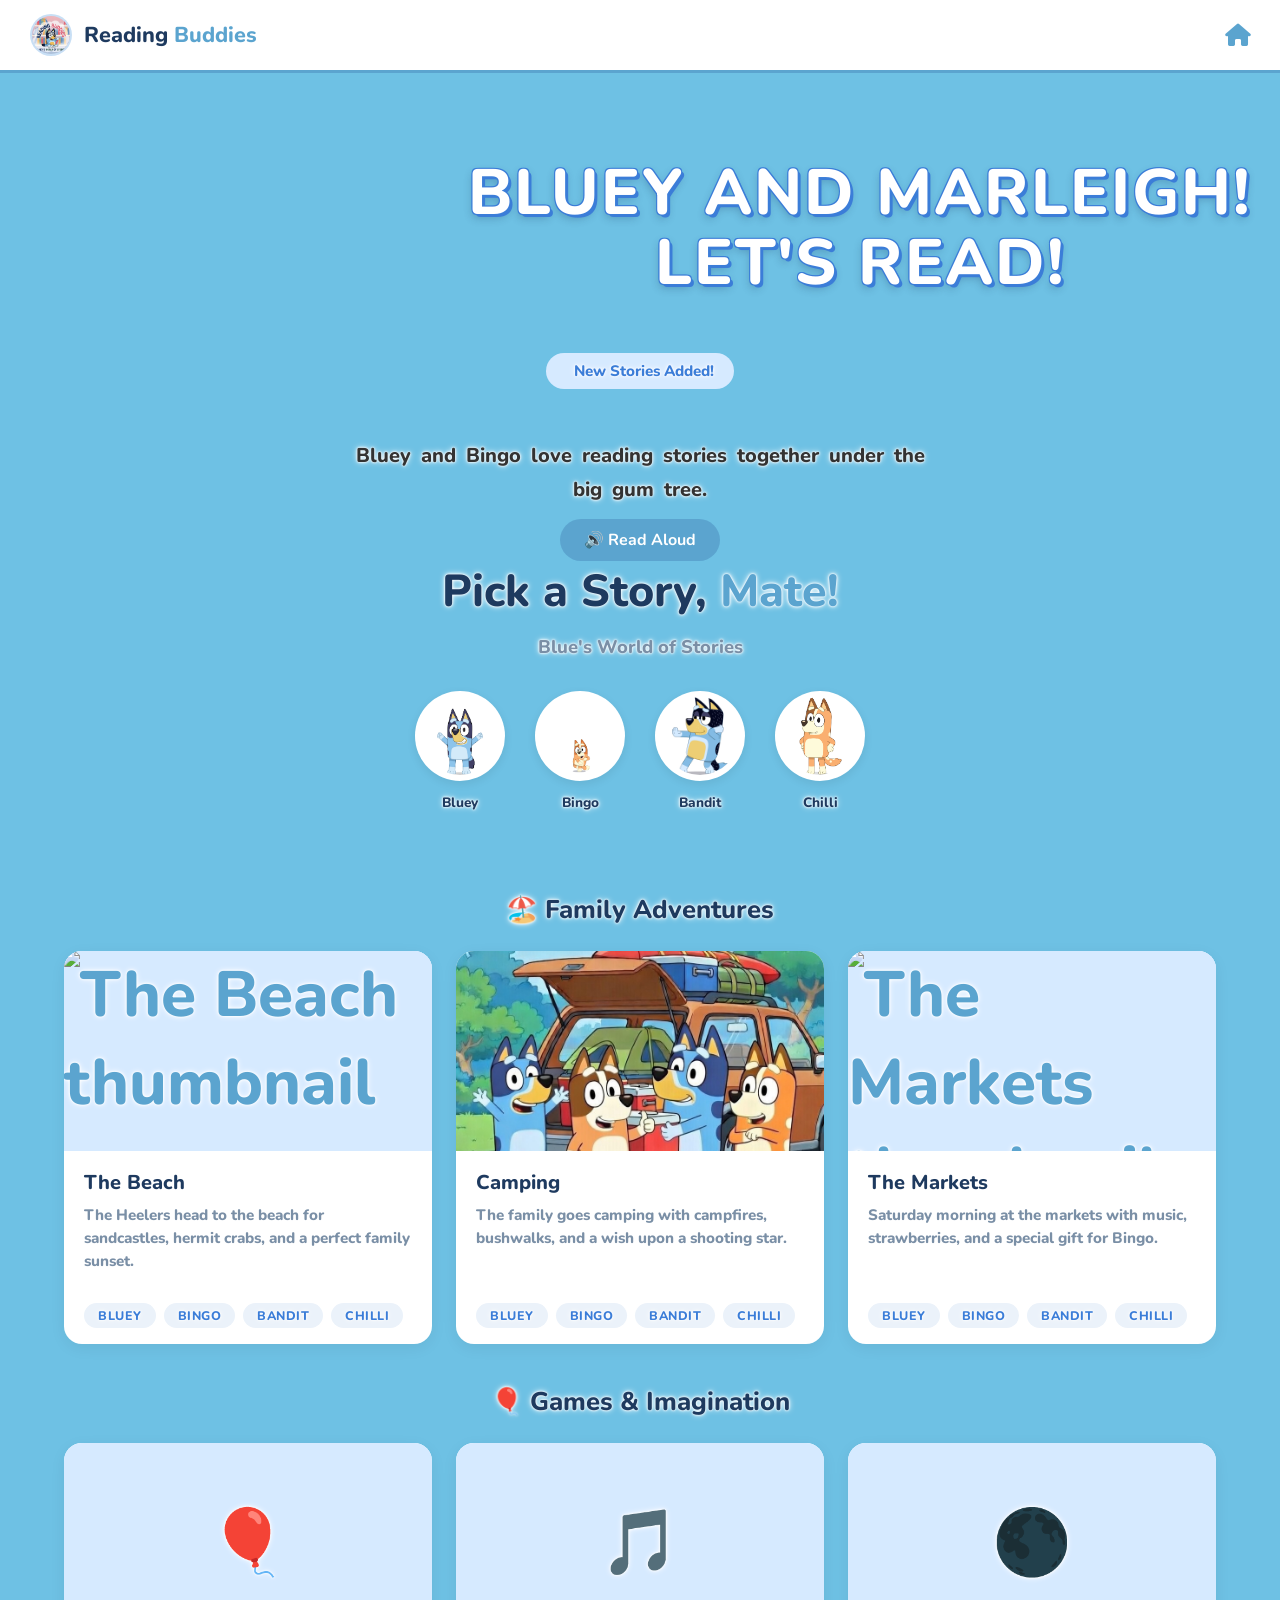
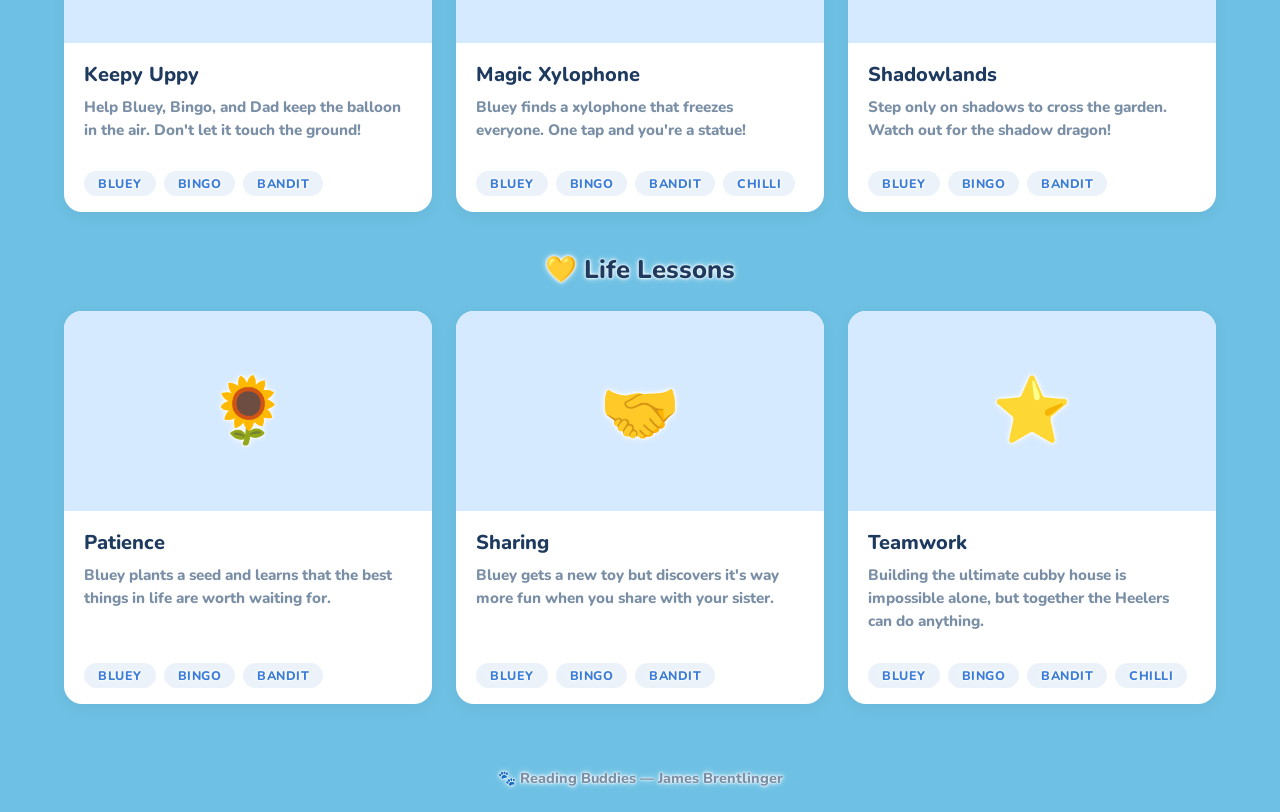
==== index.html @ 16127d77 "ok" ====
<!DOCTYPE html>
<html lang="en">

<head>
    <meta charset="UTF-8">
    <meta name="viewport" content="width=device-width, initial-scale=1.0, viewport-fit=cover">
    <meta name="theme-color" content="#5BA4CF">
    <link rel="manifest" href="manifest.webmanifest">
    <link rel="apple-touch-icon" href="icon-192.png">
    <link rel="icon" type="image/png" sizes="192x192" href="icon-192.png">
    <link rel="icon" type="image/png" sizes="512x512" href="icon-512.png">
    <link rel="icon" type="image/x-icon" href="favicon.ico">
    <meta name="apple-mobile-web-app-capable" content="yes">
    <meta name="apple-mobile-web-app-status-bar-style" content="default">
    <meta name="mobile-web-app-capable" content="yes">
    <title>Reading Buddies</title>
    <link href="https://fonts.googleapis.com/css2?family=Nunito:wght@400;600;700;800&display=swap" rel="stylesheet">
    <link href="https://cdnjs.cloudflare.com/ajax/libs/font-awesome/6.4.0/css/all.min.css" rel="stylesheet">
    <style>
        /* Make all text bolder for readability */
        body,
        h1,
        h2,
        h3,
        h4,
        h5,
        h6,
        p,
        .navbar,
        .hero,
        .hero-tagline,
        .badge,
        .section-title,
        .story-card,
        .char-item p,
        .subtitle,
        .container,
        .characters-row,
        .story-card .card-body,
        .story-card .tags,
        .tag,
        .navbar .brand-text,
        .navbar .nav-home,
        .navbar .brand {
            font-weight: 800 !important;
        }

        /* White text outline for readability over video background */
        body,
        h1,
        h2,
        h3,
        h4,
        h5,
        h6,
        p,
        .navbar,
        .hero,
        .hero-tagline,
        .badge,
        .section-title,
        .story-card,
        .char-item p,
        .subtitle,
        .container,
        .characters-row,
        .story-card .card-body,
        .story-card .tags,
        .tag,
        .navbar .brand-text,
        .navbar .nav-home,
        .navbar .brand {
            text-shadow:
                0 0 3px #fff,
                0 0 6px #fff,
                0 0 2px #fff;
        }

        * {
            margin: 0;
            padding: 0;
            box-sizing: border-box;
        }

        body {
            font-family: 'Nunito', sans-serif;
            background: #6EC1E4;
            min-height: 100vh;
            color: #333;
        }

        /* ── Navbar ── */
        .navbar {
            display: flex;
            align-items: center;
            justify-content: space-between;
            padding: 14px 30px;
            background: #fff;
            border-bottom: 3px solid #5BA4CF;
        }

        .navbar .brand {
            display: flex;
            align-items: center;
            gap: 12px;
            text-decoration: none;
        }

        .navbar .brand-icon {
            width: 42px;
            height: 42px;
            background: #C8DFF5;
            border-radius: 50%;
            display: flex;
            align-items: center;
            justify-content: center;
            color: #3B7DD8;
            font-size: 1.3em;
        }

        .navbar .brand-text {
            font-size: 1.35em;
            font-weight: 800;
            color: #1E3A5F;
        }

        .navbar .brand-text span {
            color: #5BA4CF;
        }

        .navbar .nav-home {
            color: #5BA4CF;
            font-size: 1.4em;
            text-decoration: none;
        }

        /* ── Hero ── */
        .hero {
            text-align: center;
            padding: 50px 20px 30px;
        }

        .hero-banner {
            display: flex;
            align-items: center;
            justify-content: center;
            gap: 20px;
            margin-bottom: 20px;
            flex-wrap: wrap;
        }

        .hero .family-img {
            max-width: 420px;
            width: 100%;
            border-radius: 18px;
        }

        .hero-tagline {
            font-family: 'Nunito', sans-serif;
            font-size: 4em;
            font-weight: 800;
            color: #fff;
            text-shadow:
                3px 3px 0 #3B7DD8,
                -1px -1px 0 #3B7DD8,
                1px -1px 0 #3B7DD8,
                -1px 1px 0 #3B7DD8,
                0 4px 8px rgba(30, 58, 95, 0.3);
            line-height: 1.1;
            text-transform: uppercase;
            letter-spacing: 2px;
        }

        .hero .badge {
            display: inline-flex;
            align-items: center;
            gap: 8px;
            background: #D6EAFF;
            color: #3B7DD8;
            padding: 8px 20px;
            border-radius: 50px;
            font-size: 0.95em;
            font-weight: 700;
            margin-bottom: 18px;
        }

        .hero h1 {
            font-size: 2.8em;
            font-weight: 800;
            color: #1E3A5F;
            margin-bottom: 10px;
        }

        .hero h1 span {
            color: #5BA4CF;
        }

        .hero .subtitle {
            font-size: 1.15em;
            color: #7A8FA6;
            max-width: 600px;
            margin: 0 auto 30px;
            line-height: 1.6;
        }

        /* ── Characters Row ── */
        .characters-row {
            display: flex;
            justify-content: center;
            gap: 30px;
            flex-wrap: wrap;
            margin-bottom: 10px;
        }

        .char-item {
            text-align: center;
        }

        .char-item img {
            width: 90px;
            height: 90px;
            object-fit: contain;
            border-radius: 50%;
            background: #fff;
            padding: 6px;
            box-shadow: 0 3px 10px rgba(0, 0, 0, 0.08);
        }

        .char-item p {
            margin-top: 6px;
            font-weight: 700;
            font-size: 0.85em;
            color: #1E3A5F;
        }

        /* ── Container ── */
        .container {
            max-width: 1200px;
            margin: 0 auto;
            padding: 0 24px 40px;
        }

        .section-title {
            font-size: 1.6em;
            font-weight: 800;
            color: #1E3A5F;
            text-align: center;
            margin: 40px 0 24px;
        }

        /* ── Story Cards ── */
        .story-grid {
            display: grid;
            grid-template-columns: repeat(auto-fit, minmax(320px, 1fr));
            gap: 24px;
        }

        .story-card {
            background: #fff;
            border-radius: 18px;
            overflow: hidden;
            text-decoration: none;
            color: #333;
            box-shadow: 0 4px 16px rgba(0, 0, 0, 0.06);
            transition: transform 0.25s, box-shadow 0.25s;
            display: flex;
            flex-direction: column;
        }

        .story-card:hover {
            transform: translateY(-4px);
            box-shadow: 0 8px 28px rgba(0, 0, 0, 0.12);
        }

        .story-card .card-img {
            width: 100%;
            height: 200px;
            object-fit: cover;
            background: #D6EAFF;
            display: flex;
            align-items: center;
            justify-content: center;
            font-size: 4em;
            color: #5BA4CF;
        }

        .story-card .card-body {
            padding: 18px 20px 16px;
            flex: 1;
        }

        .story-card .card-body h3 {
            font-size: 1.25em;
            font-weight: 800;
            color: #1E3A5F;
            margin-bottom: 8px;
        }

        .story-card .card-body p {
            font-size: 0.95em;
            color: #7A8FA6;
            line-height: 1.5;
            margin-bottom: 14px;
        }

        .story-card .tags {
            display: flex;
            flex-wrap: wrap;
            gap: 8px;
            padding: 0 20px 16px;
        }

        .tag {
            background: #EBF2FA;
            color: #3B7DD8;
            padding: 4px 14px;
            border-radius: 50px;
            font-size: 0.78em;
            font-weight: 700;
            text-transform: uppercase;
            letter-spacing: 0.5px;
        }

        /* ── Footer ── */
        footer {
            text-align: center;
            padding: 24px;
            color: #7A8FA6;
            font-size: 0.9em;
        }

        @media (max-width: 768px) {
            .hero-tagline {
                font-size: 2.5em;
            }

            .hero h1 {
                font-size: 2em;
            }

            .story-grid {
                grid-template-columns: 1fr;
            }

            .characters-row {
                gap: 16px;
            }

            .char-item img {
                width: 70px;
                height: 70px;
            }
        }
    </style>
</head>

<body>
    <!-- Background Image -->
    <div id="bg-image"
        style="position:fixed;top:0;left:0;width:100vw;height:100vh;z-index:-1;background:url('blueyy.png') center center/cover no-repeat;">
    </div>
    <!-- Navbar -->
    <nav class="navbar">
        <a href="index.html" class="brand">
            <div class="brand-icon"><img src="BLUEREAD.png" alt="Reading Buddies Logo"
                    style="width:38px;height:38px;object-fit:contain;border-radius:50%;background:#c8dff5;"></div>
            <div class="brand-text">Reading <span>Buddies</span></div>
        </a>
        <a href="index.html" class="nav-home"><i class="fas fa-home"></i></a>
    </nav>

    <!-- Hero -->
    <section class="hero">
        <div class="hero-banner">
            <video src="BLUEYREAD.mp4" alt="Bluey Reading" class="family-img" autoplay loop muted playsinline
                style="max-width:420px;width:100%;border-radius:18px;object-fit:cover;display:block;"></video>
            <div class="hero-tagline">Bluey and Marleigh!<br>Let's Read!</div>
        </div>
        <div class="badge"><i class="fas fa-sparkles"></i> New Stories Added!</div>
        <!-- Read Aloud Demo -->
        <div id="read-aloud-demo" style="margin:32px auto 0;max-width:600px;text-align:center;">
            <div id="demo-text" style="font-size:1.25em;line-height:1.7;margin-bottom:12px;">
                Bluey and Bingo love reading stories together under the big gum tree.
            </div>
            <button id="read-aloud-btn"
                style="background:#5ba4cf;color:#fff;padding:10px 24px;border:none;border-radius:50px;font-size:1em;font-weight:700;cursor:pointer;font-family:'Nunito',sans-serif;transition:background 0.2s;">🔊
                Read Aloud</button>
            <audio id="demo-audio" src="Bluey%20and%20Bingo%20love.mp3"></audio>
        </div>
        <h1>Pick a Story, <span>Mate!</span></h1>
        <p class="subtitle">Blue's World of Stories</p>

        <div class="characters-row">
            <div class="char-item">
                <img src="Bluey.png" alt="Bluey">
                <p>Bluey</p>
            </div>
            <div class="char-item">
                <img src="BINGO.png" alt="Bingo">
                <p>Bingo</p>
            </div>
            <div class="char-item">
                <img src="BANDIT.png" alt="Bandit">
                <p>Bandit</p>
            </div>
            <div class="char-item">
                <img src="Chilli.png" alt="Chilli">
                <p>Chilli</p>
            </div>
        </div>
    </section>

    <div class="container">
        <!-- Family Adventures -->
        <h2 class="section-title">🏖️ Family Adventures</h2>
        <div class="story-grid">
            <a href="stories/family-adventures/the-beach.html" class="story-card">
                <div class="card-img"><img src="STORYPICS/beach/bluebeach1.png" alt="The Beach thumbnail"
                        style="width:100%;height:200px;object-fit:cover;background:#D6EAFF;border-radius:0;"></div>
                <div class="card-body">
                    <h3>The Beach</h3>
                    <p>The Heelers head to the beach for sandcastles, hermit crabs, and a perfect family sunset.</p>
                </div>
                <div class="tags">
                    <span class="tag">Bluey</span>
                    <span class="tag">Bingo</span>
                    <span class="tag">Bandit</span>
                    <span class="tag">Chilli</span>
                </div>
            </a>
            <a href="stories/family-adventures/camping.html" class="story-card">
                <div class="card-img"><img src="STORYPICS/CAMPING/BLUECAMP1.png" alt="Camping thumbnail"
                        style="width:100%;height:200px;object-fit:cover;background:#D6EAFF;border-radius:0;"></div>
                <div class="card-body">
                    <h3>Camping</h3>
                    <p>The family goes camping with campfires, bushwalks, and a wish upon a shooting star.</p>
                </div>
                <div class="tags">
                    <span class="tag">Bluey</span>
                    <span class="tag">Bingo</span>
                    <span class="tag">Bandit</span>
                    <span class="tag">Chilli</span>
                </div>
            </a>
            <a href="stories/family-adventures/the-markets.html" class="story-card">
                <div class="card-img"><img src="STORYPICS/market/bm1.png" alt="The Markets thumbnail"
                        style="width:100%;height:200px;object-fit:cover;background:#D6EAFF;border-radius:0;"></div>
                <div class="card-body">
                    <h3>The Markets</h3>
                    <p>Saturday morning at the markets with music, strawberries, and a special gift for Bingo.</p>
                </div>
                <div class="tags">
                    <span class="tag">Bluey</span>
                    <span class="tag">Bingo</span>
                    <span class="tag">Bandit</span>
                    <span class="tag">Chilli</span>
                </div>
            </a>
        </div>

        <!-- Games & Imagination -->
        <h2 class="section-title">🎈 Games &amp; Imagination</h2>
        <div class="story-grid">
            <a href="stories/games-and-imagination/keepy-uppy.html" class="story-card">
                <div class="card-img">🎈</div>
                <div class="card-body">
                    <h3>Keepy Uppy</h3>
                    <p>Help Bluey, Bingo, and Dad keep the balloon in the air. Don't let it touch the ground!</p>
                </div>
                <div class="tags">
                    <span class="tag">Bluey</span>
                    <span class="tag">Bingo</span>
                    <span class="tag">Bandit</span>
                </div>
            </a>
            <a href="stories/games-and-imagination/magic-xylophone.html" class="story-card">
                <div class="card-img">🎵</div>
                <div class="card-body">
                    <h3>Magic Xylophone</h3>
                    <p>Bluey finds a xylophone that freezes everyone. One tap and you're a statue!</p>
                </div>
                <div class="tags">
                    <span class="tag">Bluey</span>
                    <span class="tag">Bingo</span>
                    <span class="tag">Bandit</span>
                    <span class="tag">Chilli</span>
                </div>
            </a>
            <a href="stories/games-and-imagination/shadowlands.html" class="story-card">
                <div class="card-img">🌑</div>
                <div class="card-body">
                    <h3>Shadowlands</h3>
                    <p>Step only on shadows to cross the garden. Watch out for the shadow dragon!</p>
                </div>
                <div class="tags">
                    <span class="tag">Bluey</span>
                    <span class="tag">Bingo</span>
                    <span class="tag">Bandit</span>
                </div>
            </a>
        </div>

        <!-- Life Lessons -->
        <h2 class="section-title">💛 Life Lessons</h2>
        <div class="story-grid">
            <a href="stories/life-lessons/patience.html" class="story-card">
                <div class="card-img">🌻</div>
                <div class="card-body">
                    <h3>Patience</h3>
                    <p>Bluey plants a seed and learns that the best things in life are worth waiting for.</p>
                </div>
                <div class="tags">
                    <span class="tag">Bluey</span>
                    <span class="tag">Bingo</span>
                    <span class="tag">Bandit</span>
                </div>
            </a>
            <a href="stories/life-lessons/sharing.html" class="story-card">
                <div class="card-img">🤝</div>
                <div class="card-body">
                    <h3>Sharing</h3>
                    <p>Bluey gets a new toy but discovers it's way more fun when you share with your sister.</p>
                </div>
                <div class="tags">
                    <span class="tag">Bluey</span>
                    <span class="tag">Bingo</span>
                    <span class="tag">Bandit</span>
                </div>
            </a>
            <a href="stories/life-lessons/teamwork.html" class="story-card">
                <div class="card-img">⭐</div>
                <div class="card-body">
                    <h3>Teamwork</h3>
                    <p>Building the ultimate cubby house is impossible alone, but together the Heelers can do anything.
                    </p>
                </div>
                <div class="tags">
                    <span class="tag">Bluey</span>
                    <span class="tag">Bingo</span>
                    <span class="tag">Bandit</span>
                    <span class="tag">Chilli</span>
                </div>
            </a>
        </div>
    </div>

    <footer>
        <p>🐾 Reading Buddies &mdash; James Brentlinger</p>
        <div id="pwa-install-prompt"
            style="display:none;position:fixed;bottom:24px;left:0;right:0;margin:auto;max-width:340px;background:#fff;border-radius:18px;box-shadow:0 4px 24px rgba(30,58,95,0.13);padding:22px 18px 18px 18px;text-align:center;z-index:10000;">
            <div style="font-size:1.2em;font-weight:700;color:#1e3a5f;margin-bottom:10px;">Install Reading Buddies?
            </div>
            <div style="font-size:1em;color:#7a8fa6;margin-bottom:16px;">Add this app to your home screen for the best
                experience!</div>
            <button id="pwa-install-btn"
                style="background:#5ba4cf;color:#fff;padding:10px 28px;border:none;border-radius:50px;font-size:1em;font-weight:700;cursor:pointer;font-family:'Nunito',sans-serif;transition:background 0.2s;">Install
                App</button>
            <button id="pwa-install-close"
                style="background:none;border:none;color:#7a8fa6;font-size:1.2em;margin-left:12px;vertical-align:middle;cursor:pointer;">✕</button>
        </div>
        <script>
            // Custom PWA install prompt
            let deferredPrompt;
            const promptDiv = document.getElementById('pwa-install-prompt');
            const installBtn = document.getElementById('pwa-install-btn');
            const closeBtn = document.getElementById('pwa-install-close');
            window.addEventListener('beforeinstallprompt', (e) => {
                e.preventDefault();
                deferredPrompt = e;
                promptDiv.style.display = 'block';
            });
            if (closeBtn) closeBtn.onclick = () => { promptDiv.style.display = 'none'; };
            if (installBtn) installBtn.onclick = async () => {
                if (deferredPrompt) {
                    deferredPrompt.prompt();
                    const { outcome } = await deferredPrompt.userChoice;
                    if (outcome === 'accepted') {
                        promptDiv.style.display = 'none';
                    }
                }
            };
            // Hide prompt if already installed
            window.addEventListener('appinstalled', () => { promptDiv.style.display = 'none'; });
        </script>
        <script>
            // Register service worker for PWA
            if ('serviceWorker' in navigator) {
                window.addEventListener('load', function () {
                    navigator.serviceWorker.register('service-worker.js');
                });
            }
        </script>
        <script>
            // --- Read Aloud Demo with Word Highlighting and MP3 ---
            (function () {
                const demoText = document.getElementById('demo-text');
                const demoAudio = document.getElementById('demo-audio');
                if (!demoText || !demoAudio) return;
                // Wrap each word in a span
                function wrapWords(el) {
                    if (el.dataset.wrapped) return;
                    const text = el.textContent;
                    const parts = text.split(/(\s+)/g);
                    el.innerHTML = '';
                    parts.forEach(part => {
                        if (/\S/.test(part)) {
                            const span = document.createElement('span');
                            span.className = 'demo-word';
                            span.textContent = part;
                            el.appendChild(span);
                        } else {
                            el.appendChild(document.createTextNode(part));
                        }
                    });
                    el.dataset.wrapped = 'true';
                }
                wrapWords(demoText);

                // Add highlight style
                const style = document.createElement('style');
                style.textContent = `.demo-word { transition: background 0.15s, color 0.15s; border-radius:4px; padding:1px 2px; }
                    .demo-word.demo-highlight { background: #5ba4cf; color: #fff; }`;
                document.head.appendChild(style);

                const readBtn = document.getElementById('read-aloud-btn');
                let isPlaying = false;
                function clearHighlights() {
                    demoText.querySelectorAll('.demo-word.demo-highlight').forEach(w => w.classList.remove('demo-highlight'));
                }

                readBtn.addEventListener('click', function () {
                    if (isPlaying) {
                        demoAudio.pause();
                        demoAudio.currentTime = 0;
                        clearHighlights();
                        readBtn.textContent = '🔊 Read Aloud';
                        isPlaying = false;
                        return;
                    }
                    clearHighlights();
                    demoAudio.currentTime = 0;
                    demoAudio.play();
                    readBtn.textContent = '⏹ Stop';
                    isPlaying = true;
                });

                demoAudio.addEventListener('ended', function () {
                    clearHighlights();
                    readBtn.textContent = '🔊 Read Aloud';
                    isPlaying = false;
                });
            })();
        </script>
    </footer>
</body>

</html>
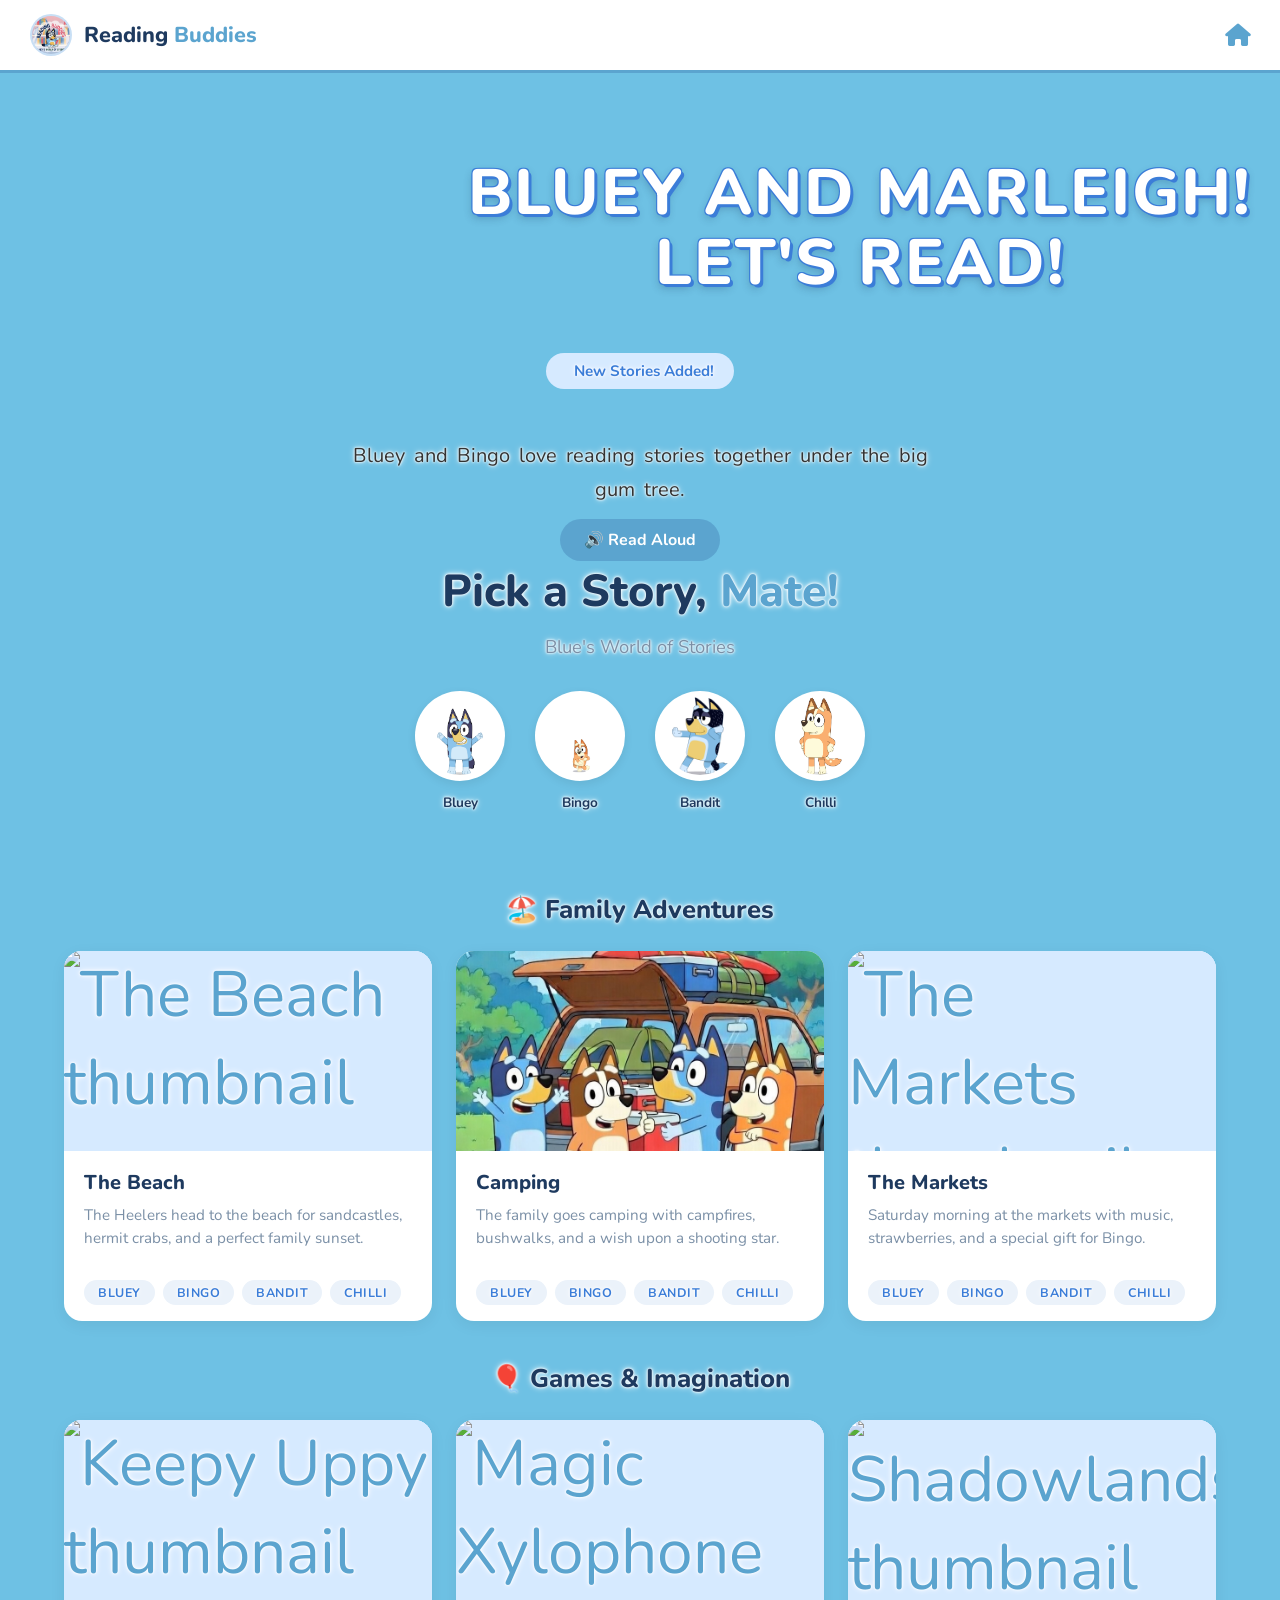
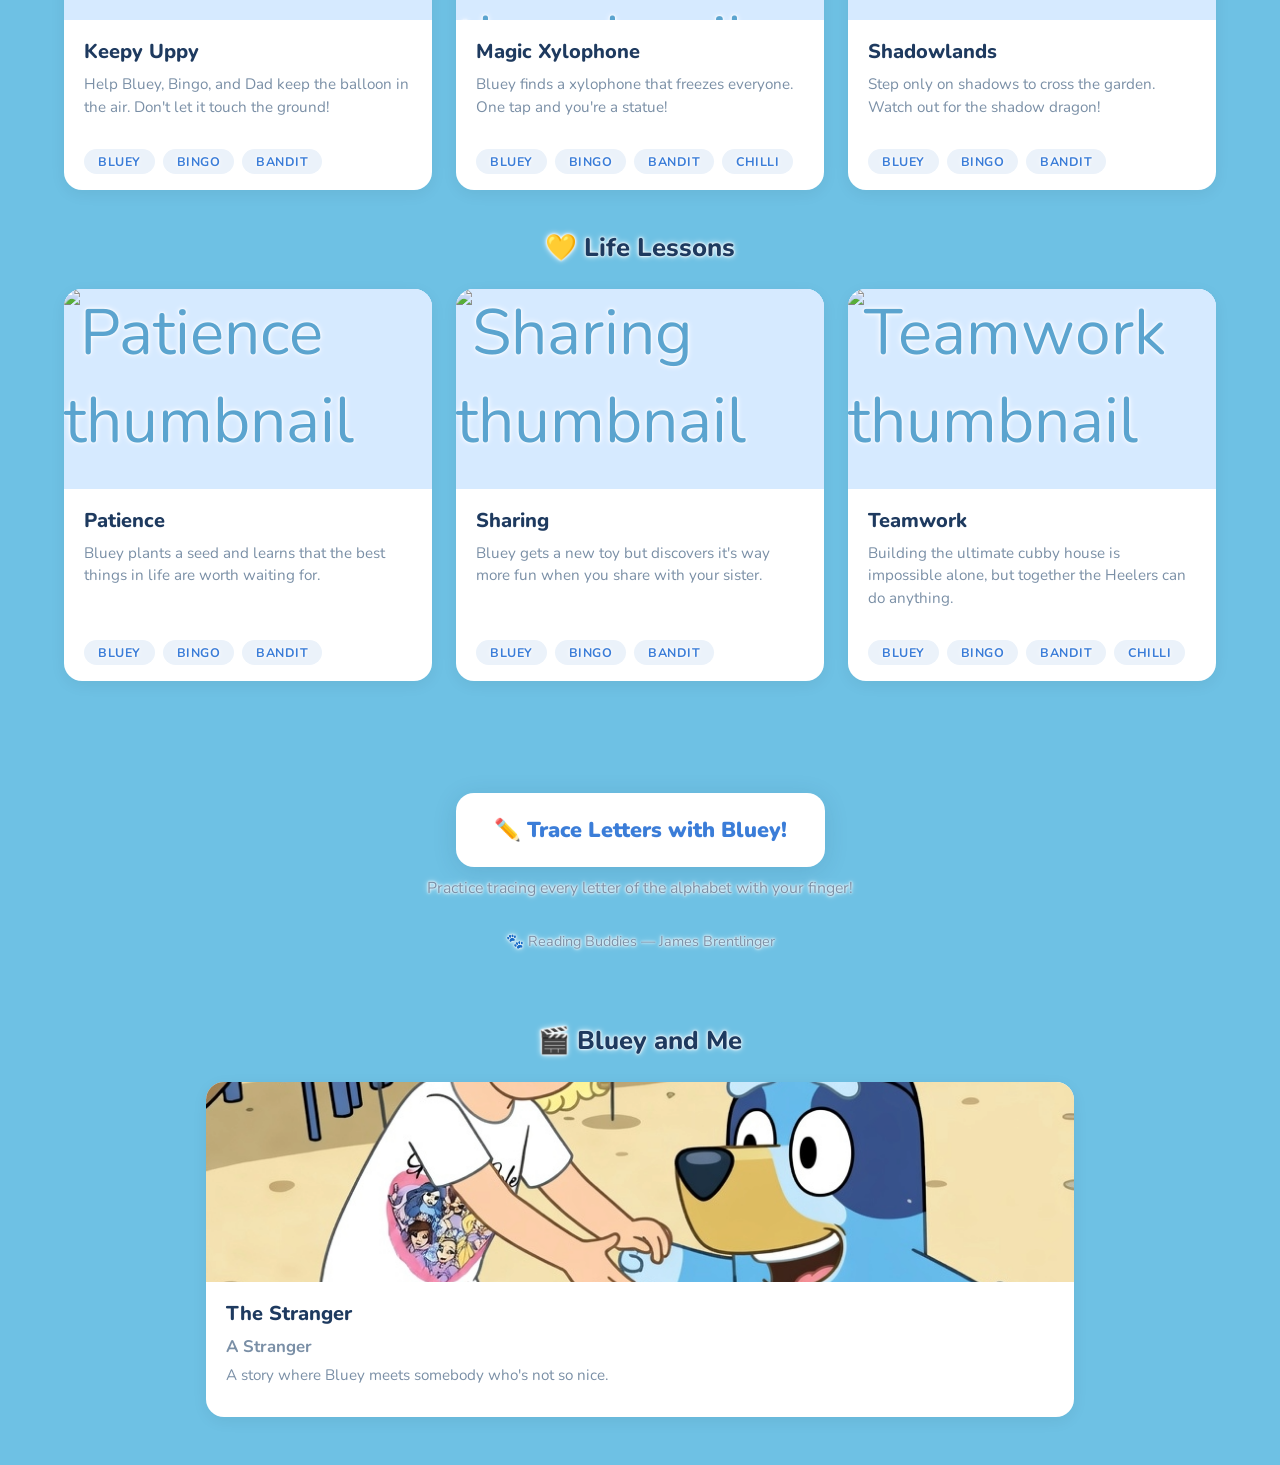
==== commit 5e310cf1: "big" ====
--- a/index.html
+++ b/index.html
@@ -35,7 +35,9 @@
         .char-item p,
         .subtitle,
         .container,
-        .characters-row,
+        < !-- Bluey's Spelling Game Link (bottom of page) -->
+ < !-- Spelling game link removed -->style="display:inline-block;padding:22px 38px;background:#fff;border-radius:18px;box-shadow:0 4px 24px rgba(30,58,95,0.13);font-size:1.5em;font-weight:900;color:#3b7dd8;text-decoration:none;transition:background 0.2s;">🧩 Play Bluey's Spelling Game!
+ </a><div style="margin-top:10px;color:#7a8fa6;font-size:1.1em;">Practice 3-letter words with pictures and sounds</div></div>.characters-row,
         .story-card .card-body,
         .story-card .tags,
         .tag,
@@ -359,6 +361,9 @@
     <div id="bg-image"
         style="position:fixed;top:0;left:0;width:100vw;height:100vh;z-index:-1;background:url('blueyy.png') center center/cover no-repeat;">
     </div>
+
+
+
     <!-- Navbar -->
     <nav class="navbar">
         <a href="index.html" class="brand">
@@ -418,7 +423,7 @@
                 <div class="card-img"><img src="STORYPICS/beach/bluebeach1.png" alt="The Beach thumbnail"
                         style="width:100%;height:200px;object-fit:cover;background:#D6EAFF;border-radius:0;"></div>
                 <div class="card-body">
-                    <h3>The Beach</h3>
+                    <h3 class="story-title">The Beach</h3>
                     <p>The Heelers head to the beach for sandcastles, hermit crabs, and a perfect family sunset.</p>
                 </div>
                 <div class="tags">
@@ -432,7 +437,7 @@
                 <div class="card-img"><img src="STORYPICS/CAMPING/BLUECAMP1.png" alt="Camping thumbnail"
                         style="width:100%;height:200px;object-fit:cover;background:#D6EAFF;border-radius:0;"></div>
                 <div class="card-body">
-                    <h3>Camping</h3>
+                    <h3 class="story-title">Camping</h3>
                     <p>The family goes camping with campfires, bushwalks, and a wish upon a shooting star.</p>
                 </div>
                 <div class="tags">
@@ -446,7 +451,7 @@
                 <div class="card-img"><img src="STORYPICS/market/bm1.png" alt="The Markets thumbnail"
                         style="width:100%;height:200px;object-fit:cover;background:#D6EAFF;border-radius:0;"></div>
                 <div class="card-body">
-                    <h3>The Markets</h3>
+                    <h3 class="story-title">The Markets</h3>
                     <p>Saturday morning at the markets with music, strawberries, and a special gift for Bingo.</p>
                 </div>
                 <div class="tags">
@@ -462,9 +467,10 @@
         <h2 class="section-title">🎈 Games &amp; Imagination</h2>
         <div class="story-grid">
             <a href="stories/games-and-imagination/keepy-uppy.html" class="story-card">
-                <div class="card-img">🎈</div>
-                <div class="card-body">
-                    <h3>Keepy Uppy</h3>
+                <div class="card-img"><img src="STORYPICS/keepyuppy/ku1.png" alt="Keepy Uppy thumbnail"
+                        style="width:100%;height:200px;object-fit:cover;background:#D6EAFF;border-radius:0;"></div>
+                <div class="card-body">
+                    <h3 class="story-title">Keepy Uppy</h3>
                     <p>Help Bluey, Bingo, and Dad keep the balloon in the air. Don't let it touch the ground!</p>
                 </div>
                 <div class="tags">
@@ -474,9 +480,10 @@
                 </div>
             </a>
             <a href="stories/games-and-imagination/magic-xylophone.html" class="story-card">
-                <div class="card-img">🎵</div>
-                <div class="card-body">
-                    <h3>Magic Xylophone</h3>
+                <div class="card-img"><img src="STORYPICS/xylophone/bx1.png" alt="Magic Xylophone thumbnail"
+                        style="width:100%;height:200px;object-fit:cover;background:#D6EAFF;border-radius:0;"></div>
+                <div class="card-body">
+                    <h3 class="story-title">Magic Xylophone</h3>
                     <p>Bluey finds a xylophone that freezes everyone. One tap and you're a statue!</p>
                 </div>
                 <div class="tags">
@@ -487,9 +494,10 @@
                 </div>
             </a>
             <a href="stories/games-and-imagination/shadowlands.html" class="story-card">
-                <div class="card-img">🌑</div>
-                <div class="card-body">
-                    <h3>Shadowlands</h3>
+                <div class="card-img"><img src="STORYPICS/shadowlands/bs1.png" alt="Shadowlands thumbnail"
+                        style="width:100%;height:200px;object-fit:cover;background:#D6EAFF;border-radius:0;"></div>
+                <div class="card-body">
+                    <h3 class="story-title">Shadowlands</h3>
                     <p>Step only on shadows to cross the garden. Watch out for the shadow dragon!</p>
                 </div>
                 <div class="tags">
@@ -504,9 +512,10 @@
         <h2 class="section-title">💛 Life Lessons</h2>
         <div class="story-grid">
             <a href="stories/life-lessons/patience.html" class="story-card">
-                <div class="card-img">🌻</div>
-                <div class="card-body">
-                    <h3>Patience</h3>
+                <div class="card-img"><img src="STORYPICS/patience/bp1.png" alt="Patience thumbnail"
+                        style="width:100%;height:200px;object-fit:cover;background:#D6EAFF;border-radius:0;"></div>
+                <div class="card-body">
+                    <h3 class="story-title">Patience</h3>
                     <p>Bluey plants a seed and learns that the best things in life are worth waiting for.</p>
                 </div>
                 <div class="tags">
@@ -516,9 +525,10 @@
                 </div>
             </a>
             <a href="stories/life-lessons/sharing.html" class="story-card">
-                <div class="card-img">🤝</div>
-                <div class="card-body">
-                    <h3>Sharing</h3>
+                <div class="card-img"><img src="STORYPICS/sharing/bs1.png" alt="Sharing thumbnail"
+                        style="width:100%;height:200px;object-fit:cover;background:#D6EAFF;border-radius:0;"></div>
+                <div class="card-body">
+                    <h3 class="story-title">Sharing</h3>
                     <p>Bluey gets a new toy but discovers it's way more fun when you share with your sister.</p>
                 </div>
                 <div class="tags">
@@ -528,9 +538,10 @@
                 </div>
             </a>
             <a href="stories/life-lessons/teamwork.html" class="story-card">
-                <div class="card-img">⭐</div>
-                <div class="card-body">
-                    <h3>Teamwork</h3>
+                <div class="card-img"><img src="STORYPICS/teamwork/bt1.png" alt="Teamwork thumbnail"
+                        style="width:100%;height:200px;object-fit:cover;background:#D6EAFF;border-radius:0;"></div>
+                <div class="card-body">
+                    <h3 class="story-title">Teamwork</h3>
                     <p>Building the ultimate cubby house is impossible alone, but together the Heelers can do anything.
                     </p>
                 </div>
@@ -545,6 +556,15 @@
     </div>
 
     <footer>
+        <!-- Bluey's Spelling Game Link (bottom of page) -->
+        <div class="side-game-link" style="text-align:center;margin:48px 0 32px 0;">
+            <a href="letter-tracing.html"
+                style="display:inline-block;padding:22px 38px;background:#fff;border-radius:18px;box-shadow:0 4px 24px rgba(30,58,95,0.13);font-size:1.5em;font-weight:900;color:#3b7dd8;text-decoration:none;transition:background 0.2s;">
+                ✏️ Trace Letters with Bluey!
+            </a>
+            <div style="margin-top:10px;color:#7a8fa6;font-size:1.1em;">Practice tracing every letter of the alphabet
+                with your finger!</div>
+        </div>
         <p>🐾 Reading Buddies &mdash; James Brentlinger</p>
         <div id="pwa-install-prompt"
             style="display:none;position:fixed;bottom:24px;left:0;right:0;margin:auto;max-width:340px;background:#fff;border-radius:18px;box-shadow:0 4px 24px rgba(30,58,95,0.13);padding:22px 18px 18px 18px;text-align:center;z-index:10000;">
@@ -652,6 +672,74 @@
             })();
         </script>
     </footer>
+
+    <!-- Bluey and Me: Short Videos Section -->
+    <section class="bluey-and-me-section" style="max-width:900px;margin:48px auto 0 auto;padding:0 16px 48px 16px;">
+        <h2 class="section-title" style="margin-top:40px;">🎬 Bluey and Me</h2>
+        <div class="story-grid">
+            <div class="story-card" style="cursor:pointer;"
+                onclick="openBlueyMeVideoSequence(['Bluey and Me/stranger/stranger.mp4'])">
+                <div class="card-img">
+                    <img src="Bluey and Me/stranger/stranger.png" alt="Stranger Video Thumbnail"
+                        style="width:100%;height:200px;object-fit:cover;background:#D6EAFF;border-radius:0;">
+                </div>
+                <div class="card-body">
+                    <h3 class="story-title">The Stranger</h3>
+                    <div class="story-subtitle"
+                        style="font-size:1.05em;color:#7A8FA6;font-weight:700;margin-bottom:6px;">A Stranger</div>
+                    <p>A story where Bluey meets somebody who's not so nice.</p>
+                </div>
+            </div>
+        </div>
+        <!-- Video Modal -->
+        <div id="blueyMeModal"
+            style="display:none;position:fixed;top:0;left:0;width:100vw;height:100vh;background:rgba(30,58,95,0.85);z-index:10000;align-items:center;justify-content:center;">
+            <div
+                style="position:relative;max-width:90vw;max-height:90vh;background:#fff;border-radius:18px;box-shadow:0 8px 32px rgba(30,58,95,0.18);padding:0;display:flex;flex-direction:column;align-items:center;">
+                <button onclick="closeBlueyMeVideo()"
+                    style="position:absolute;top:10px;right:10px;background:none;border:none;font-size:2em;color:#5ba4cf;cursor:pointer;z-index:2;">&times;</button>
+                <video id="blueyMeVideo" controls
+                    style="width:80vw;max-width:600px;max-height:70vh;border-radius:12px;background:#000;outline:none;"></video>
+            </div>
+        </div>
+    </section>
+    <script>
+        // Play a sequence of videos in order
+        function openBlueyMeVideoSequence(srcList) {
+            var modal = document.getElementById('blueyMeModal');
+            var video = document.getElementById('blueyMeVideo');
+            var idx = 0;
+            function playNext() {
+                if (idx >= srcList.length) { closeBlueyMeVideo(); return; }
+                video.src = srcList[idx];
+                video.load();
+                video.play();
+            }
+            video.onended = function () {
+                idx++;
+                playNext();
+            };
+            modal.style.display = 'flex';
+            idx = 0;
+            playNext();
+        }
+        function closeBlueyMeVideo() {
+            var modal = document.getElementById('blueyMeModal');
+            var video = document.getElementById('blueyMeVideo');
+            video.pause();
+            video.currentTime = 0;
+            video.src = '';
+            video.onended = null;
+            modal.style.display = 'none';
+        }
+        // Close modal on background click
+        document.addEventListener('click', function (e) {
+            var modal = document.getElementById('blueyMeModal');
+            if (modal && modal.style.display === 'flex' && e.target === modal) {
+                closeBlueyMeVideo();
+            }
+        });
+    </script>
 </body>
 
 </html>
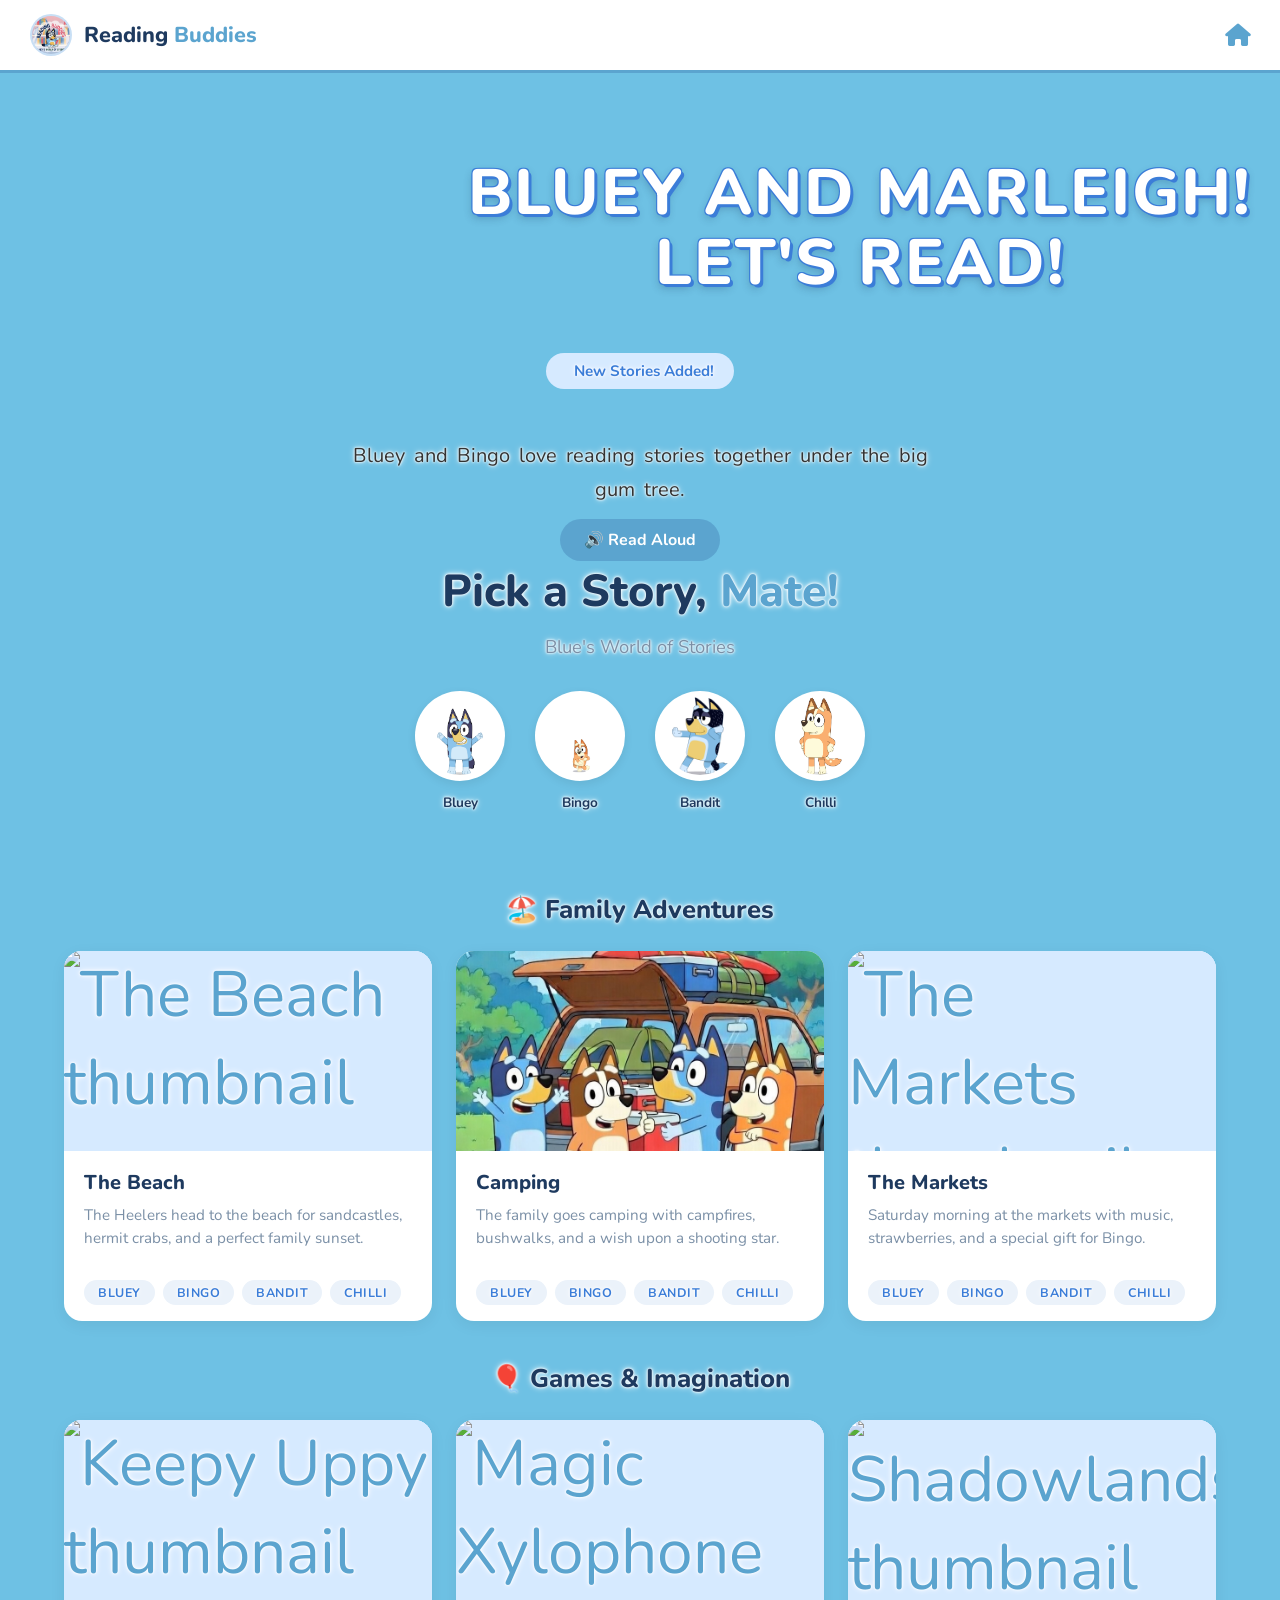
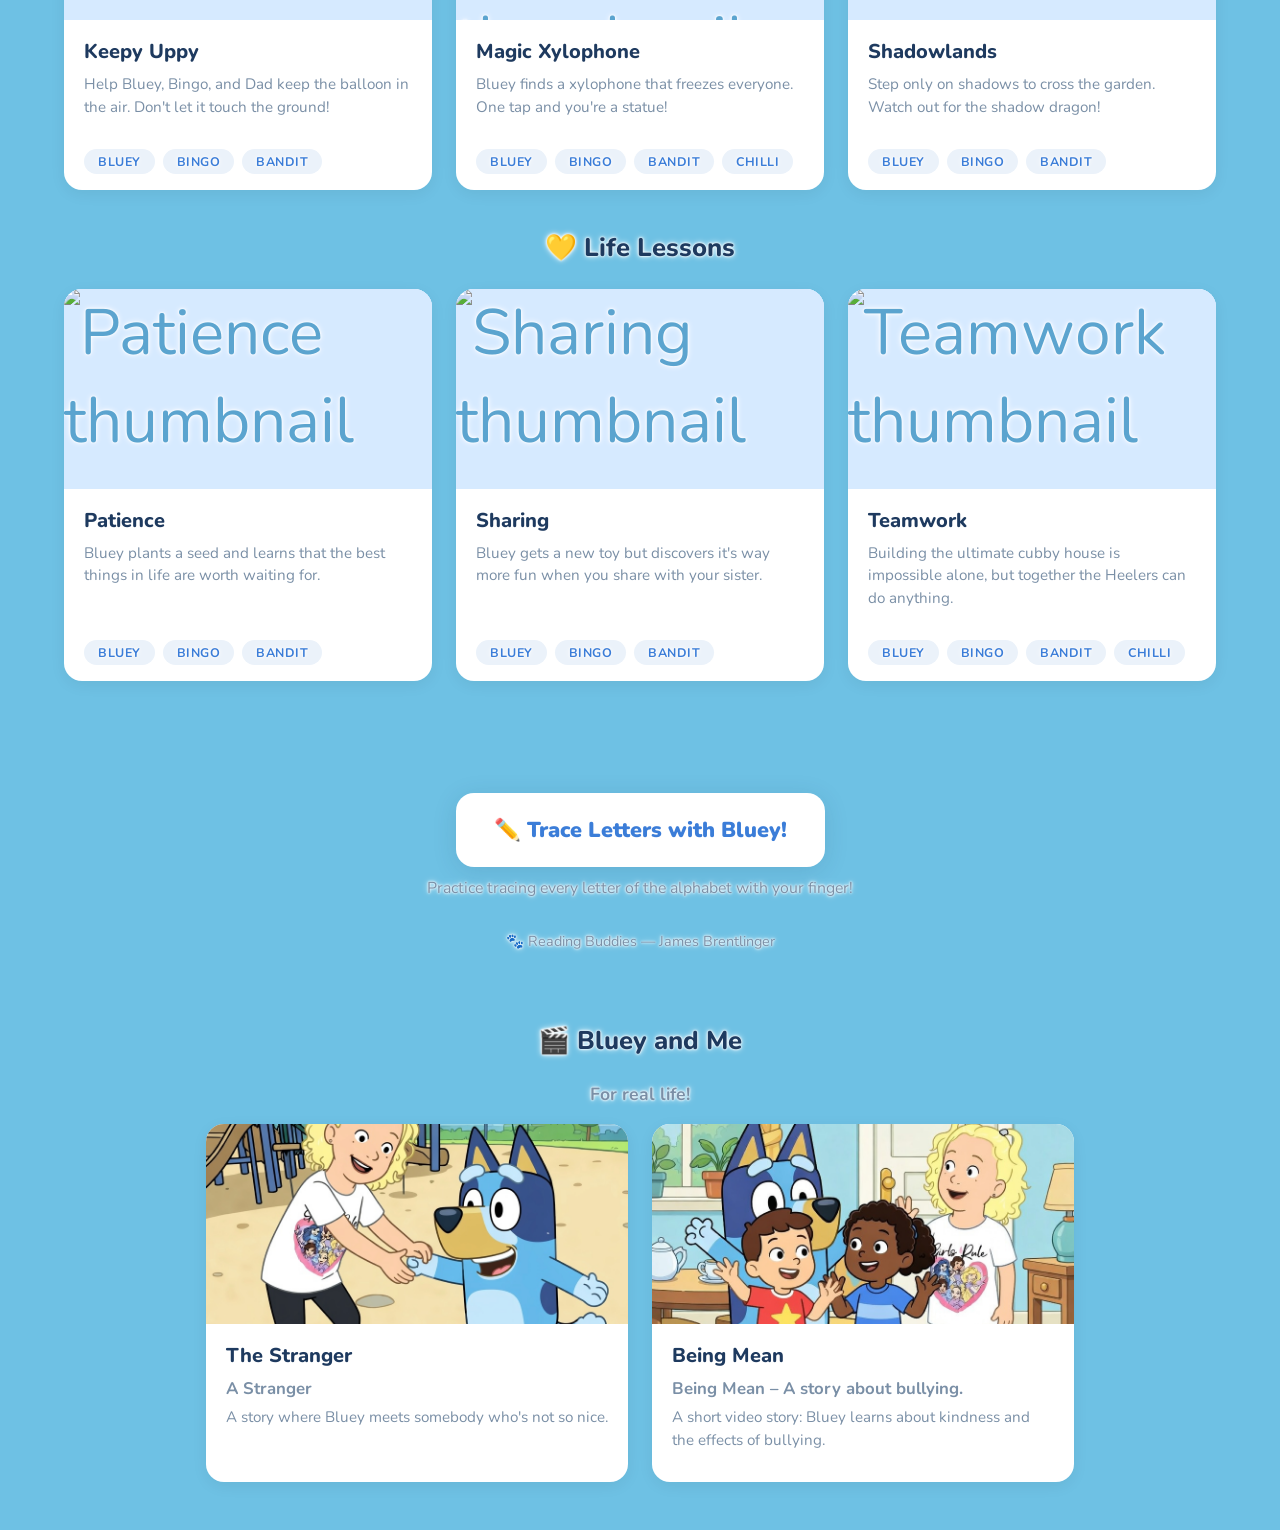
==== commit cafdacff: "ok" ====
--- a/index.html
+++ b/index.html
@@ -676,6 +676,8 @@
     <!-- Bluey and Me: Short Videos Section -->
     <section class="bluey-and-me-section" style="max-width:900px;margin:48px auto 0 auto;padding:0 16px 48px 16px;">
         <h2 class="section-title" style="margin-top:40px;">🎬 Bluey and Me</h2>
+        <div style="text-align:center;font-size:1.1em;color:#7A8FA6;font-weight:700;margin-bottom:18px;">For real life!
+        </div>
         <div class="story-grid">
             <div class="story-card" style="cursor:pointer;"
                 onclick="openBlueyMeVideoSequence(['Bluey and Me/stranger/stranger.mp4'])">
@@ -688,6 +690,20 @@
                     <div class="story-subtitle"
                         style="font-size:1.05em;color:#7A8FA6;font-weight:700;margin-bottom:6px;">A Stranger</div>
                     <p>A story where Bluey meets somebody who's not so nice.</p>
+                </div>
+            </div>
+            <div class="story-card" style="cursor:pointer;"
+                onclick="openBlueyMeVideoSequence(['Bluey and Me/being mean/being mean.mp4'])">
+                <div class="card-img">
+                    <img src="Bluey and Me/being mean/being mean.png" alt="Being Mean Video Thumbnail"
+                        style="width:100%;height:200px;object-fit:cover;background:#D6EAFF;border-radius:0;">
+                </div>
+                <div class="card-body">
+                    <h3 class="story-title">Being Mean</h3>
+                    <div class="story-subtitle"
+                        style="font-size:1.05em;color:#7A8FA6;font-weight:700;margin-bottom:6px;">Being Mean – A story
+                        about bullying.</div>
+                    <p>A short video story: Bluey learns about kindness and the effects of bullying.</p>
                 </div>
             </div>
         </div>
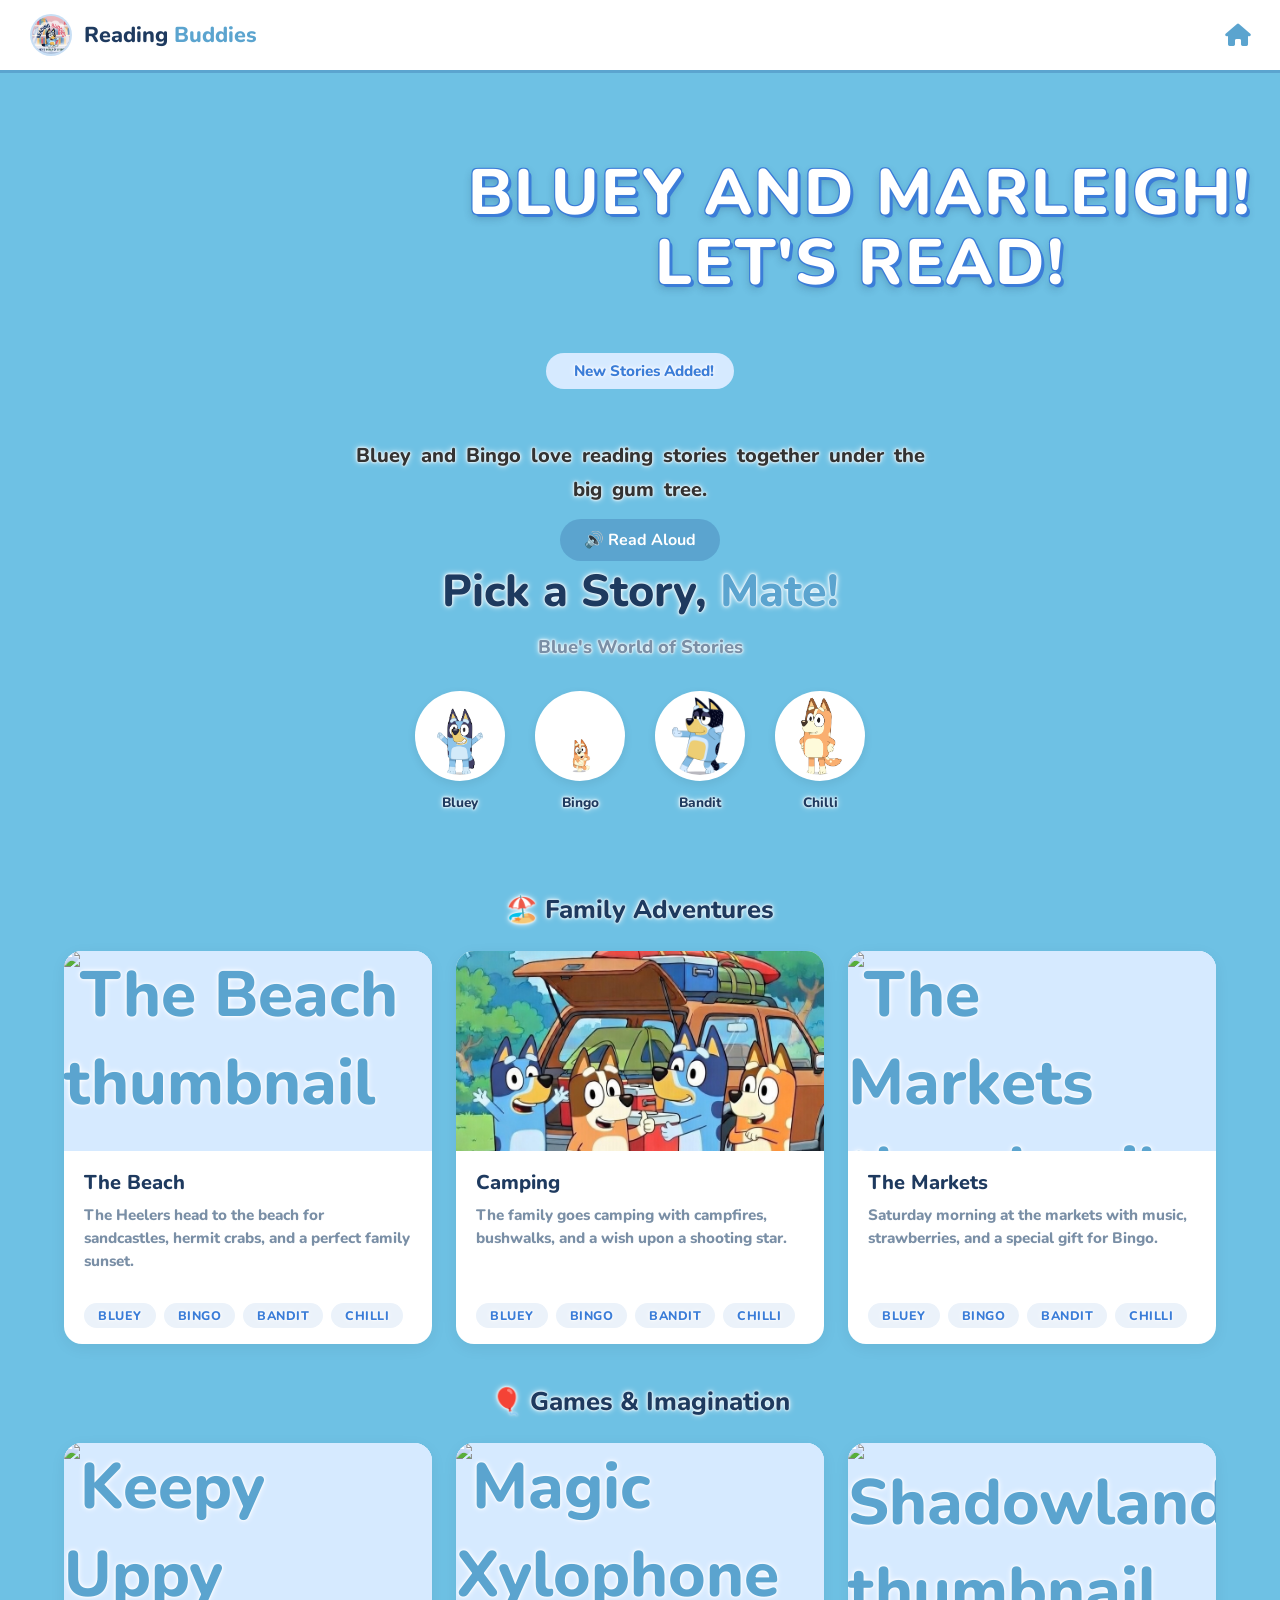
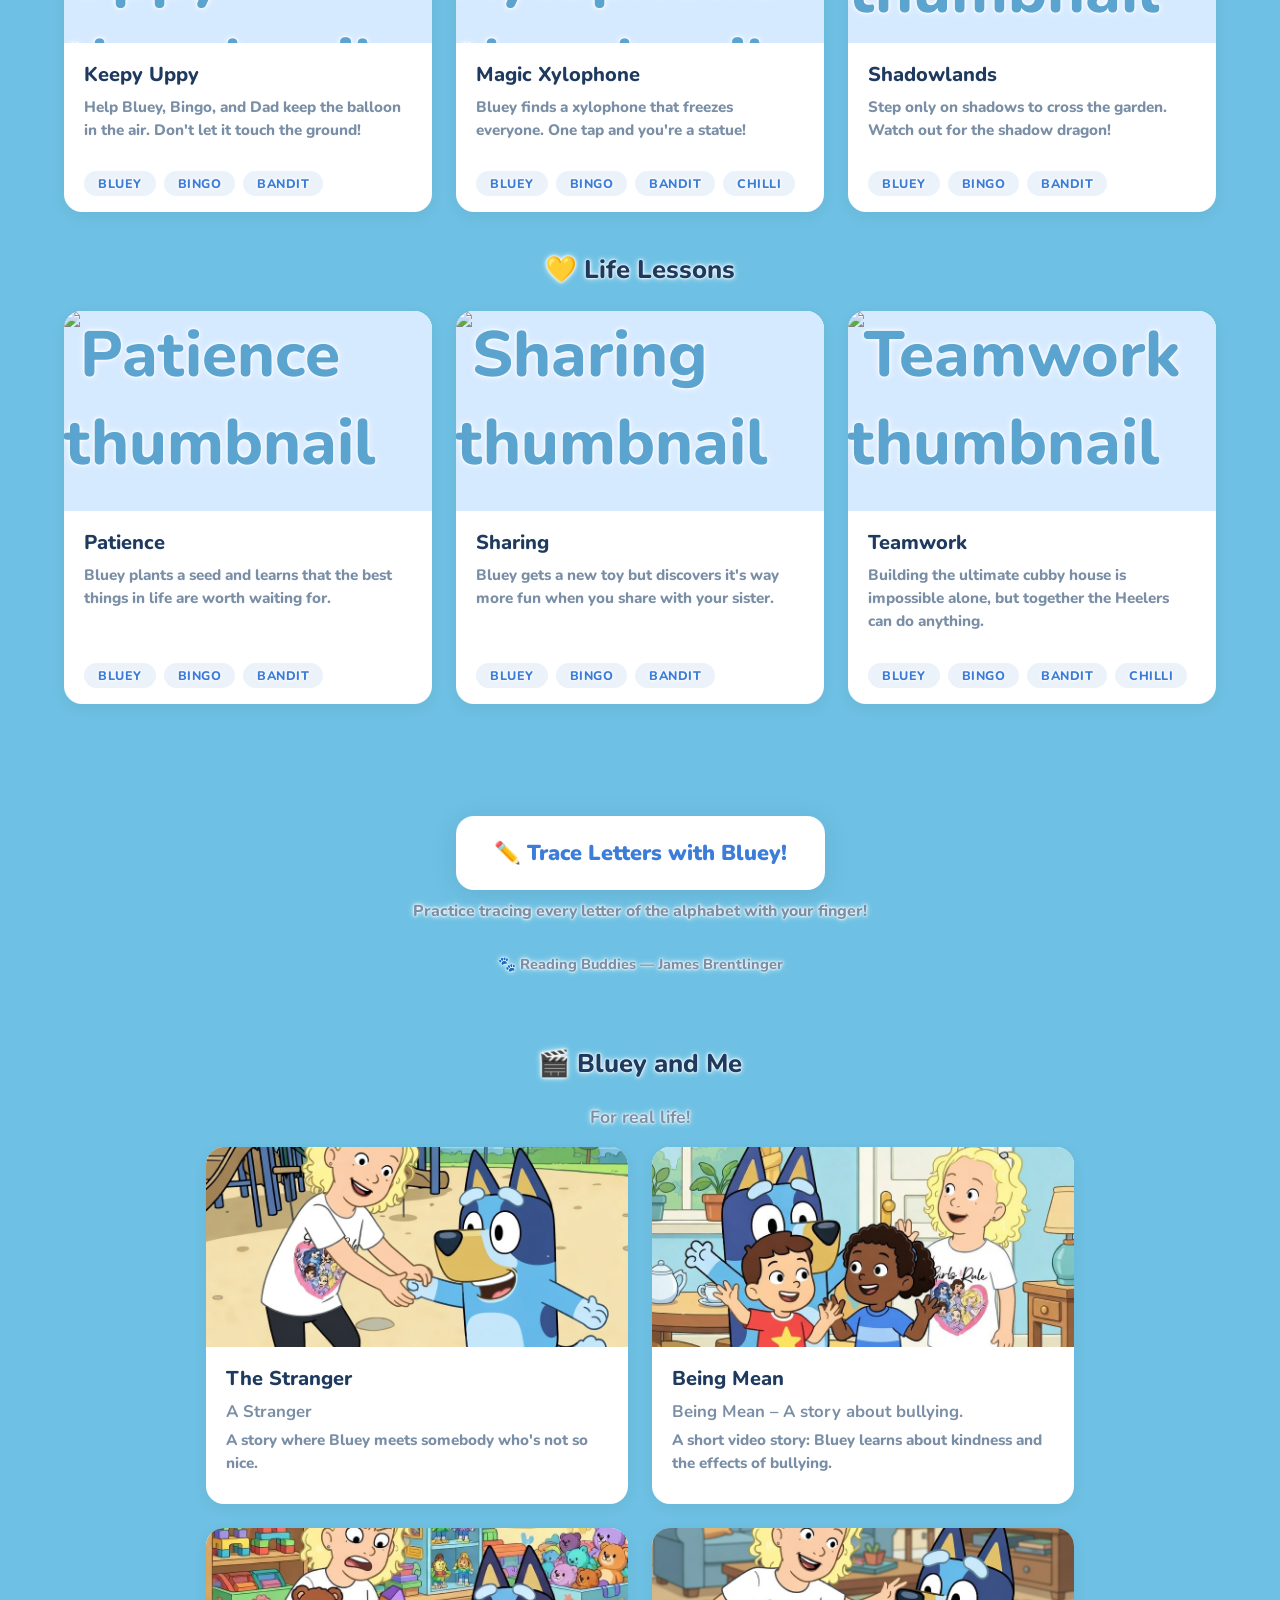
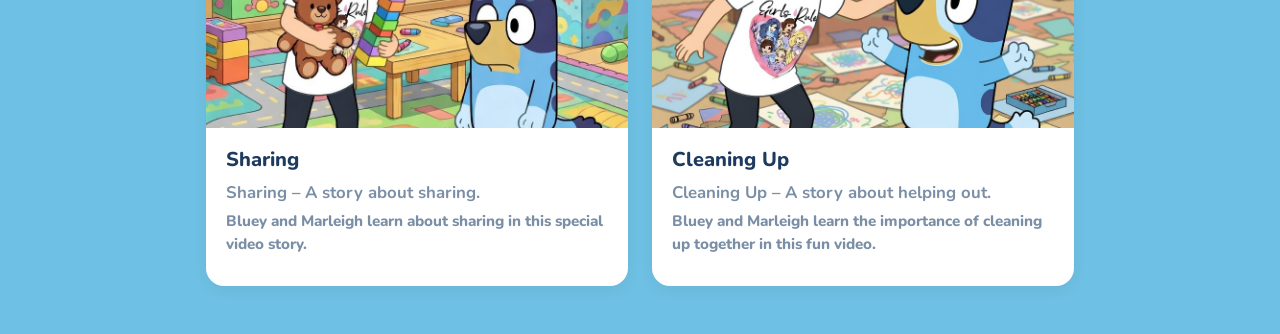
==== commit bb3367e0: "big2" ====
--- a/index.html
+++ b/index.html
@@ -35,9 +35,7 @@
         .char-item p,
         .subtitle,
         .container,
-        < !-- Bluey's Spelling Game Link (bottom of page) -->
- < !-- Spelling game link removed -->style="display:inline-block;padding:22px 38px;background:#fff;border-radius:18px;box-shadow:0 4px 24px rgba(30,58,95,0.13);font-size:1.5em;font-weight:900;color:#3b7dd8;text-decoration:none;transition:background 0.2s;">🧩 Play Bluey's Spelling Game!
- </a><div style="margin-top:10px;color:#7a8fa6;font-size:1.1em;">Practice 3-letter words with pictures and sounds</div></div>.characters-row,
+        .characters-row,
         .story-card .card-body,
         .story-card .tags,
         .tag,
@@ -538,7 +536,7 @@
                 </div>
             </a>
             <a href="stories/life-lessons/teamwork.html" class="story-card">
-                <div class="card-img"><img src="STORYPICS/teamwork/bt1.png" alt="Teamwork thumbnail"
+                <div class="card-img"><img src="STORYPICS/teamwork/bcl1.png" alt="Teamwork thumbnail"
                         style="width:100%;height:200px;object-fit:cover;background:#D6EAFF;border-radius:0;"></div>
                 <div class="card-body">
                     <h3 class="story-title">Teamwork</h3>
@@ -706,6 +704,34 @@
                     <p>A short video story: Bluey learns about kindness and the effects of bullying.</p>
                 </div>
             </div>
+            <div class="story-card" style="cursor:pointer;"
+                onclick="openBlueyMeVideoSequence(['Bluey and Me/sharing/sharing.mp4'])">
+                <div class="card-img">
+                    <img src="Bluey and Me/sharing/sharing.png" alt="Sharing Video Thumbnail"
+                        style="width:100%;height:200px;object-fit:cover;background:#D6EAFF;border-radius:0;">
+                </div>
+                <div class="card-body">
+                    <h3 class="story-title">Sharing</h3>
+                    <div class="story-subtitle"
+                        style="font-size:1.05em;color:#7A8FA6;font-weight:700;margin-bottom:6px;">Sharing – A story
+                        about sharing.</div>
+                    <p>Bluey and Marleigh learn about sharing in this special video story.</p>
+                </div>
+            </div>
+            <div class="story-card" style="cursor:pointer;"
+                onclick="openBlueyMeVideoSequence(['Bluey and Me/cleaning/cleaning up.mp4'])">
+                <div class="card-img">
+                    <img src="Bluey and Me/cleaning/cleaning up.png" alt="Cleaning Up Video Thumbnail"
+                        style="width:100%;height:200px;object-fit:cover;background:#D6EAFF;border-radius:0;">
+                </div>
+                <div class="card-body">
+                    <h3 class="story-title">Cleaning Up</h3>
+                    <div class="story-subtitle"
+                        style="font-size:1.05em;color:#7A8FA6;font-weight:700;margin-bottom:6px;">Cleaning Up – A story
+                        about helping out.</div>
+                    <p>Bluey and Marleigh learn the importance of cleaning up together in this fun video.</p>
+                </div>
+            </div>
         </div>
         <!-- Video Modal -->
         <div id="blueyMeModal"
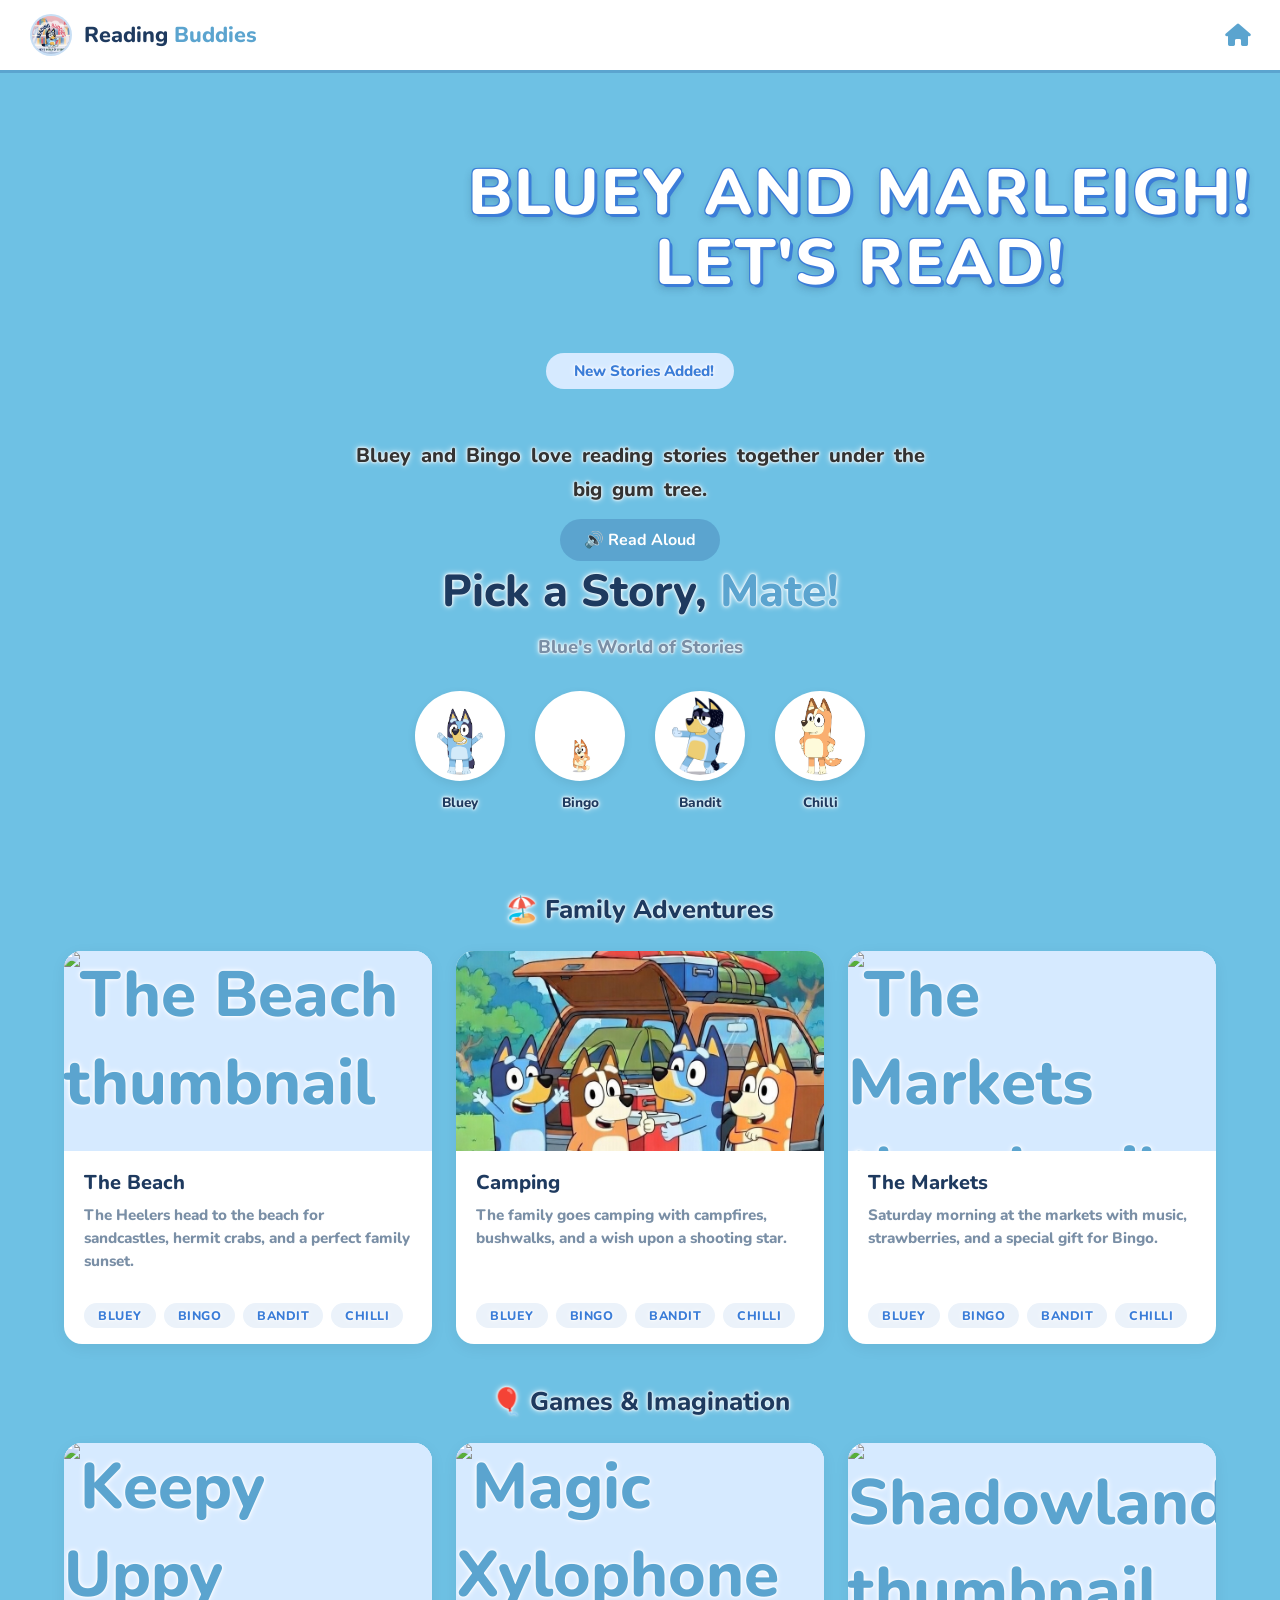
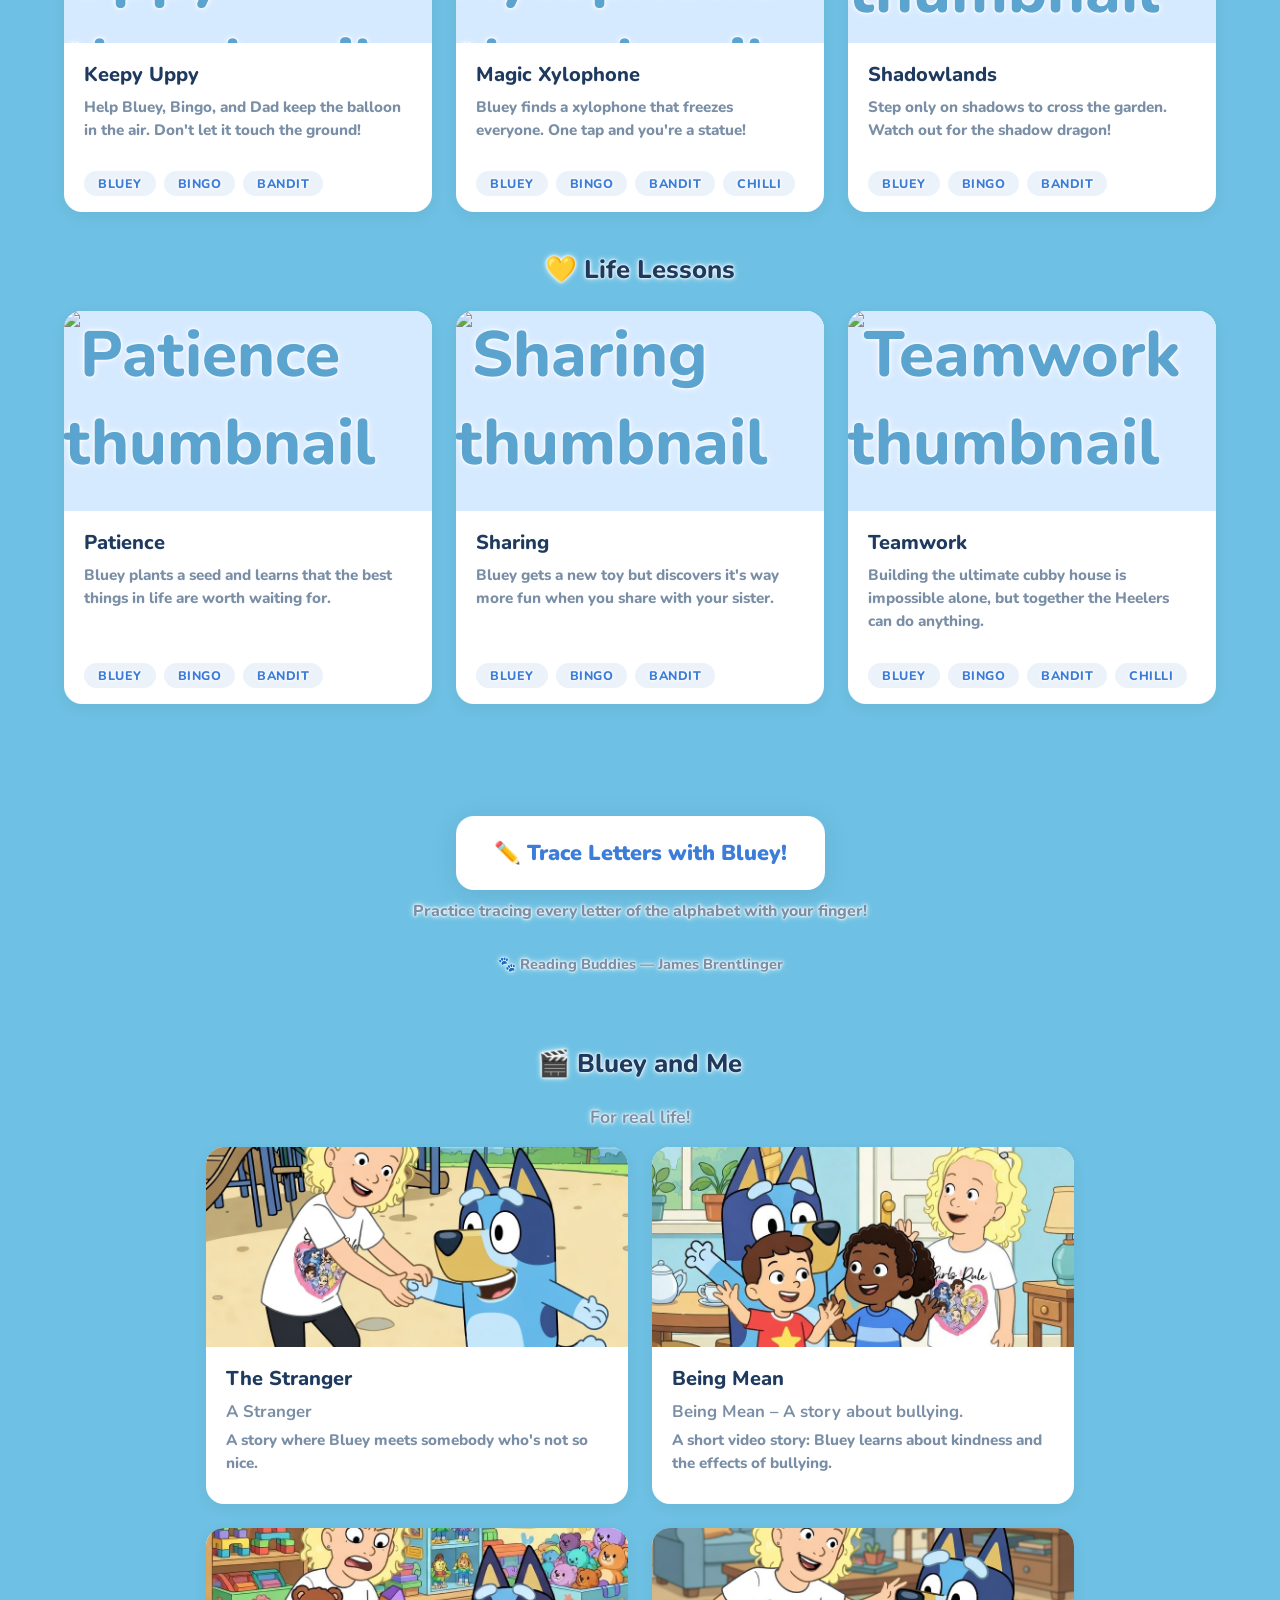
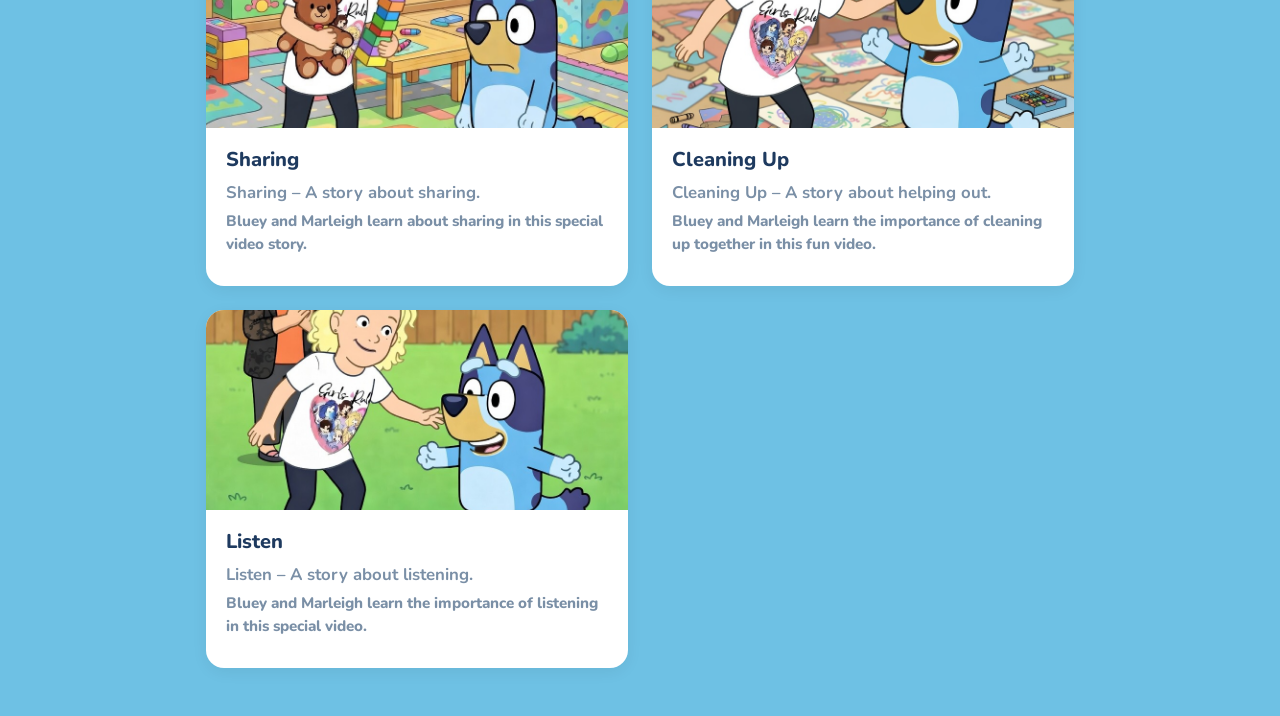
==== commit c9b424f7: "pol" ====
--- a/index.html
+++ b/index.html
@@ -536,7 +536,7 @@
                 </div>
             </a>
             <a href="stories/life-lessons/teamwork.html" class="story-card">
-                <div class="card-img"><img src="STORYPICS/teamwork/bcl1.png" alt="Teamwork thumbnail"
+                <div class="card-img"><img src="STORYPICS/teamwork/bt1.png" alt="Teamwork thumbnail"
                         style="width:100%;height:200px;object-fit:cover;background:#D6EAFF;border-radius:0;"></div>
                 <div class="card-body">
                     <h3 class="story-title">Teamwork</h3>
@@ -732,6 +732,20 @@
                     <p>Bluey and Marleigh learn the importance of cleaning up together in this fun video.</p>
                 </div>
             </div>
+            <div class="story-card" style="cursor:pointer;"
+                onclick="openBlueyMeVideoSequence(['Bluey and Me/listen/listen.mp4'])">
+                <div class="card-img">
+                    <img src="Bluey and Me/listen/listen.png" alt="Listen Video Thumbnail"
+                        style="width:100%;height:200px;object-fit:cover;background:#D6EAFF;border-radius:0;">
+                </div>
+                <div class="card-body">
+                    <h3 class="story-title">Listen</h3>
+                    <div class="story-subtitle"
+                        style="font-size:1.05em;color:#7A8FA6;font-weight:700;margin-bottom:6px;">Listen – A story
+                        about listening.</div>
+                    <p>Bluey and Marleigh learn the importance of listening in this special video.</p>
+                </div>
+            </div>
         </div>
         <!-- Video Modal -->
         <div id="blueyMeModal"
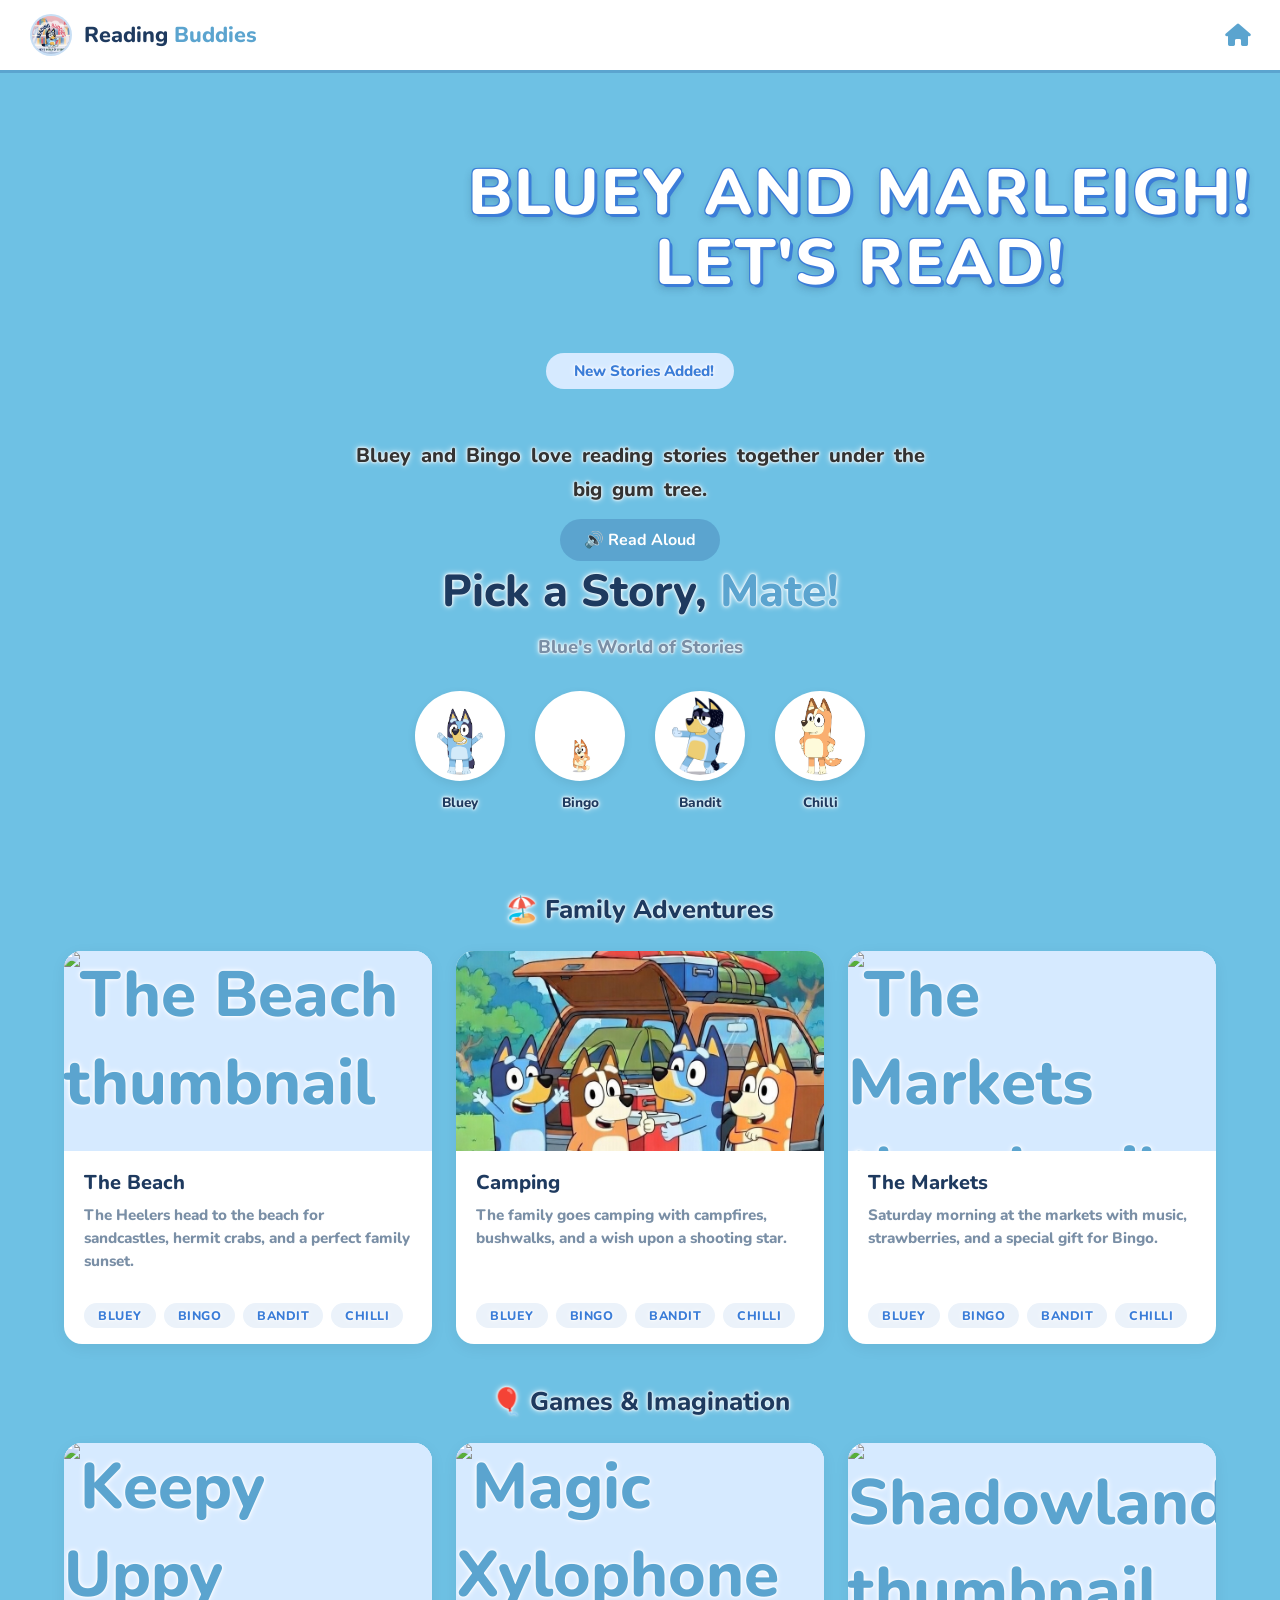
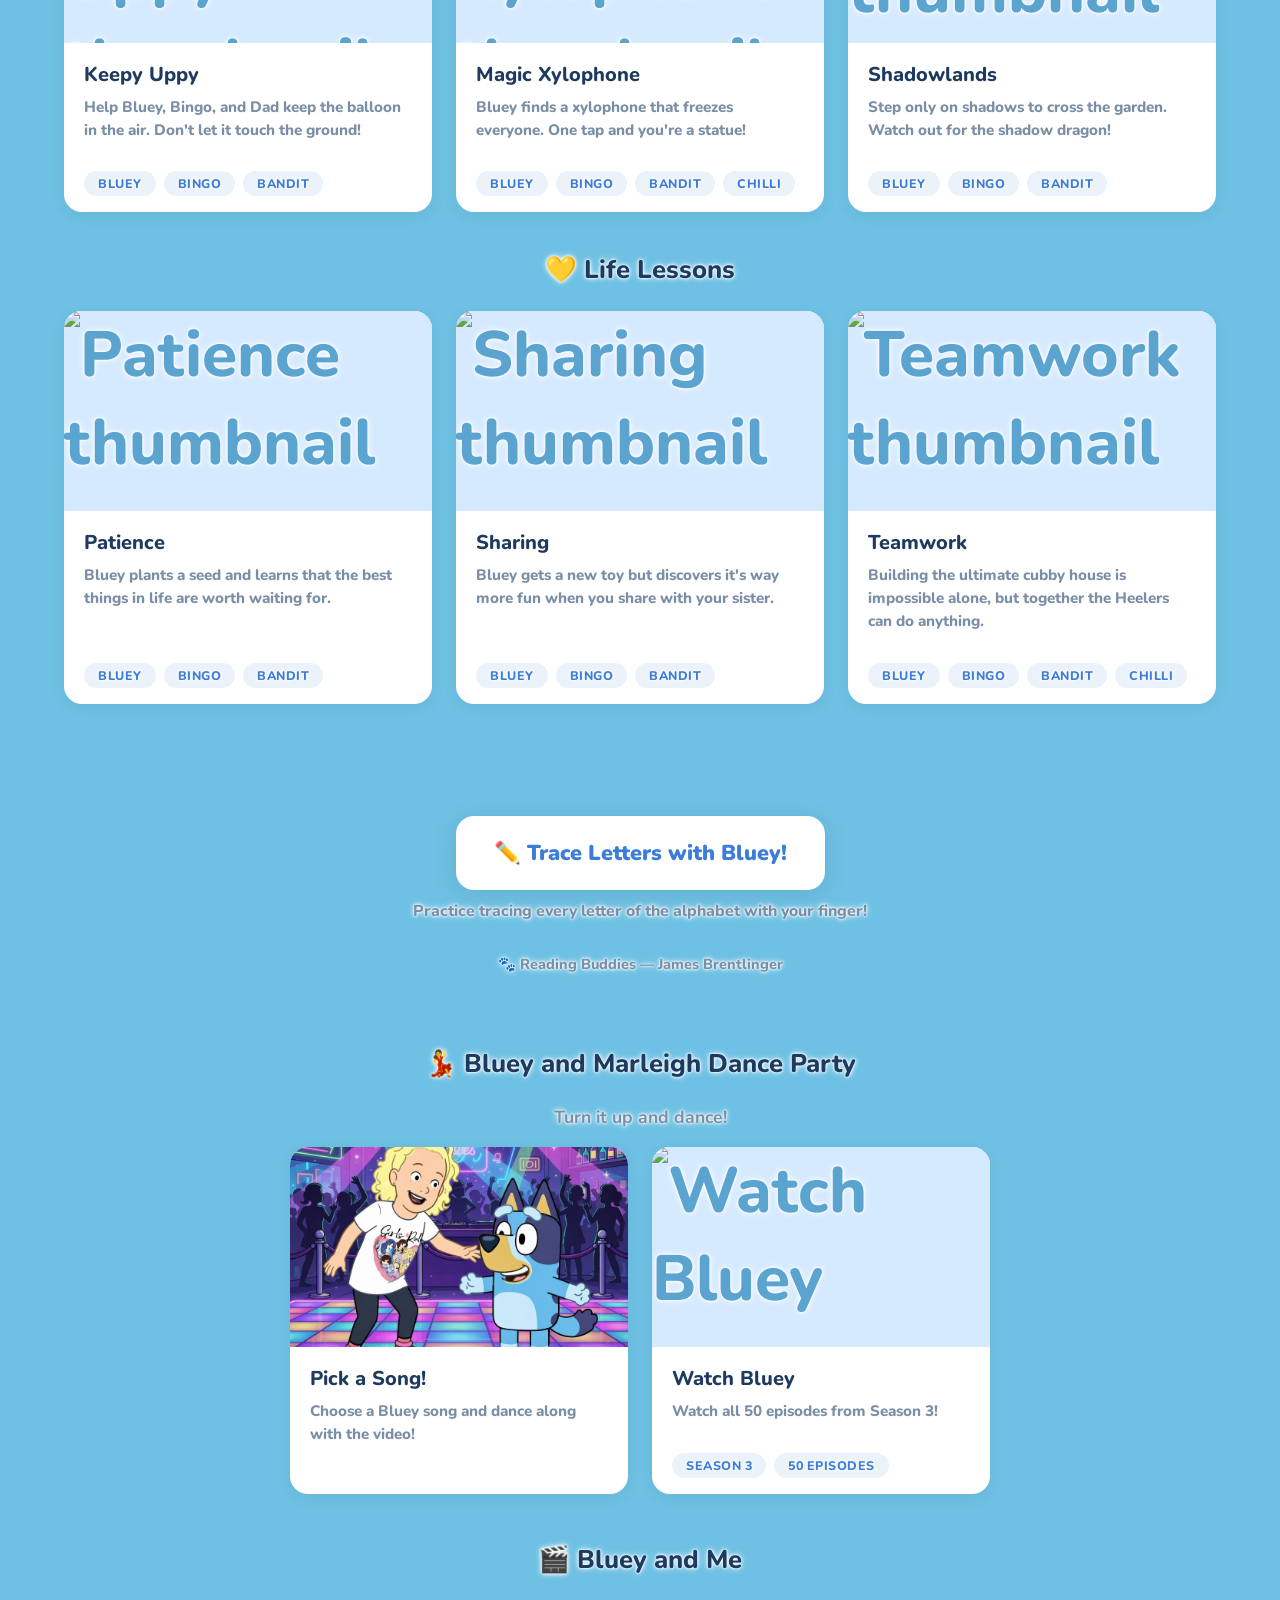
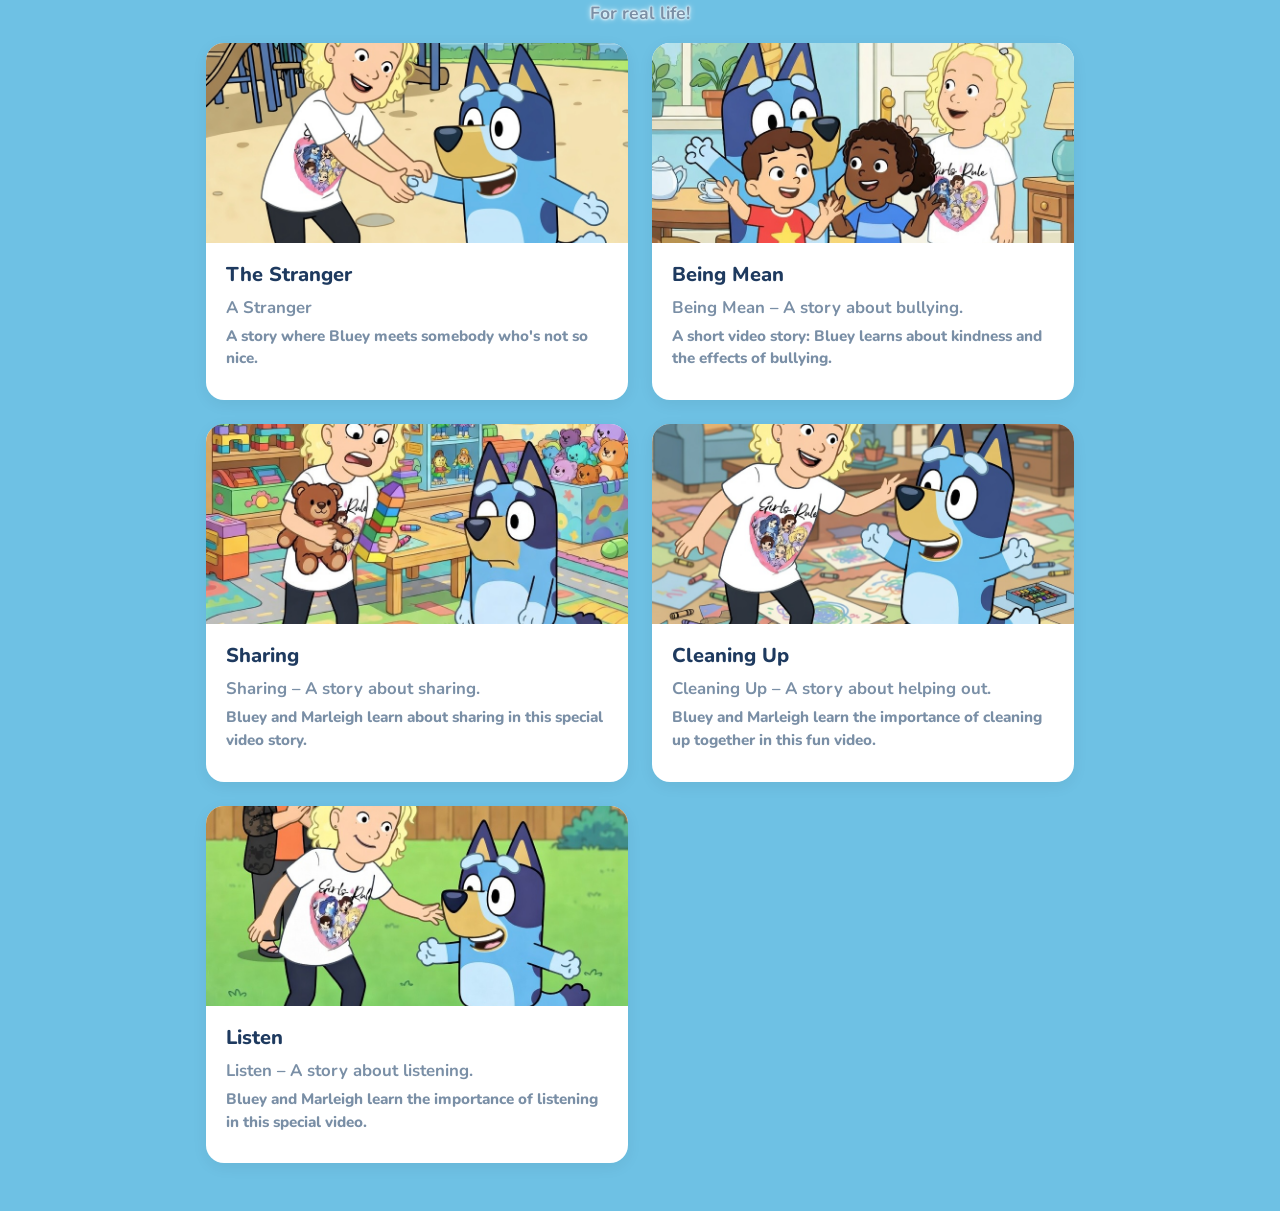
==== commit 2b80d862: "po" ====
--- a/index.html
+++ b/index.html
@@ -671,6 +671,125 @@
         </script>
     </footer>
 
+    <!-- Dance Party Section -->
+    <section style="max-width:900px;margin:48px auto 0 auto;padding:0 16px 0 16px;">
+        <h2 class="section-title" style="margin-top:40px;">💃 Bluey and Marleigh Dance Party</h2>
+        <div style="text-align:center;font-size:1.1em;color:#7A8FA6;font-weight:700;margin-bottom:18px;">Turn it up and dance!</div>
+        <div class="story-grid" style="max-width:700px;margin:0 auto;">
+            <div class="story-card" style="cursor:pointer;" onclick="openDanceParty()">
+                <div class="card-img"><img src="blueymusic/dancing.png" alt="Dance Party" style="width:100%;height:200px;object-fit:cover;background:#D6EAFF;border-radius:0;"></div>
+                <div class="card-body">
+                    <h3 class="story-title">Pick a Song!</h3>
+                    <p>Choose a Bluey song and dance along with the video!</p>
+                </div>
+            </div>
+            <a href="watch-bluey.html" class="story-card">
+                <div class="card-img"><img src="STORYPICS/beach/bluebeach1.png" alt="Watch Bluey" style="width:100%;height:200px;object-fit:cover;background:#D6EAFF;border-radius:0;"></div>
+                <div class="card-body">
+                    <h3 class="story-title">Watch Bluey</h3>
+                    <p>Watch all 50 episodes from Season 3!</p>
+                </div>
+                <div class="tags">
+                    <span class="tag">Season 3</span>
+                    <span class="tag">50 Episodes</span>
+                </div>
+            </a>
+        </div>
+    </section>
+
+    <!-- Dance Party: Tracklist Modal -->
+    <div id="danceTracklistModal" style="display:none;position:fixed;top:0;left:0;width:100vw;height:100vh;background:rgba(30,58,95,0.85);z-index:10001;align-items:center;justify-content:center;">
+        <div style="position:relative;background:#fff;border-radius:18px;box-shadow:0 8px 32px rgba(30,58,95,0.18);padding:28px 24px 24px;max-width:480px;width:92vw;max-height:80vh;overflow-y:auto;">
+            <button onclick="closeDanceTracklist()" style="position:absolute;top:10px;right:14px;background:none;border:none;font-size:2em;color:#5ba4cf;cursor:pointer;">&times;</button>
+            <h3 style="font-family:'Nunito',sans-serif;font-weight:800;color:#1e3a5f;margin-bottom:18px;font-size:1.4em;">🎵 Bluey Music</h3>
+            <ul id="danceTracklist" style="list-style:none;padding:0;margin:0;"></ul>
+        </div>
+    </div>
+
+    <!-- Dance Party: Player Modal -->
+    <div id="dancePlayerModal" style="display:none;position:fixed;top:0;left:0;width:100vw;height:100vh;background:rgba(30,58,95,0.92);z-index:10002;align-items:center;justify-content:center;">
+        <div style="position:relative;background:#fff;border-radius:18px;box-shadow:0 8px 32px rgba(30,58,95,0.18);padding:16px;max-width:600px;width:95vw;display:flex;flex-direction:column;align-items:center;">
+            <button onclick="closeDancePlayer()" style="position:absolute;top:10px;right:14px;background:none;border:none;font-size:2em;color:#5ba4cf;cursor:pointer;z-index:2;">&times;</button>
+            <div id="danceNowPlaying" style="font-family:'Nunito',sans-serif;font-weight:800;color:#1e3a5f;font-size:1.1em;margin-bottom:10px;text-align:center;"></div>
+            <video id="danceVideo" src="blueymusic/dancing.mp4" loop muted playsinline style="width:100%;max-width:560px;border-radius:12px;background:#000;"></video>
+            <audio id="danceAudio"></audio>
+        </div>
+    </div>
+
+    <script>
+        var danceTracks = [
+            { title: 'Bluey Theme Tune (Instrument Parade)', file: 'blueymusic/01 Bluey Theme Tune (Instrument Parade).mp3' },
+            { title: 'Keepy Uppy', file: 'blueymusic/02 Keepy Uppy.mp3' },
+            { title: 'Here Come The Grannies!', file: 'blueymusic/03 Here Come The Grannies!.mp3' },
+            { title: 'A Message From The Fairies (John Ryan\'s Polka)', file: 'blueymusic/04 A Message From The Fairies (John Ryan\'s Polka).mp3' },
+            { title: 'Taxi', file: 'blueymusic/05 Taxi.mp3' },
+            { title: 'The Claw (Pachelbel\'s Canon)', file: 'blueymusic/06 The Claw (Pachelbel\'s Canon).mp3' },
+            { title: 'Pool', file: 'blueymusic/07 Pool.mp3' },
+            { title: 'Who Likes To Dance?', file: 'blueymusic/08 Who Likes To Dance-.mp3' },
+            { title: 'Bluey Theme Tune (Extended)', file: 'blueymusic/09 Bluey Theme Tune (Extended).mp3' },
+            { title: 'The Weekend', file: 'blueymusic/10 The Weekend.mp3' },
+            { title: 'Wagon Ride', file: 'blueymusic/11 Wagon Ride.mp3' },
+            { title: 'Camping', file: 'blueymusic/12 Camping.mp3' },
+            { title: 'Fruit Bat', file: 'blueymusic/13 Fruit Bat.mp3' },
+            { title: 'The Creek (Intro)', file: 'blueymusic/14 The Creek (Intro).mp3' },
+            { title: 'Creek Is Beautiful!', file: 'blueymusic/15 Creek Is Beautiful!.mp3' },
+            { title: 'I Know A Place (The Creek Song)', file: 'blueymusic/16 I Know A Place (The Creek Song).mp3' },
+            { title: 'Bluey Theme Tune', file: 'blueymusic/17 Bluey Theme Tune.mp3' }
+        ];
+
+        function openDanceParty() {
+            var list = document.getElementById('danceTracklist');
+            list.innerHTML = '';
+            danceTracks.forEach(function(track, i) {
+                var li = document.createElement('li');
+                li.innerHTML = '<span style="color:#5ba4cf;font-weight:800;margin-right:10px;">' + (i+1) + '.</span>' + track.title;
+                li.style.cssText = 'padding:12px 10px;border-bottom:1px solid #eef2f7;cursor:pointer;font-family:Nunito,sans-serif;font-weight:700;font-size:1em;color:#1e3a5f;border-radius:8px;transition:background 0.15s;';
+                li.onmouseover = function(){ this.style.background='#eef6ff'; };
+                li.onmouseout = function(){ this.style.background=''; };
+                li.onclick = function(){ playDanceTrack(track); };
+                list.appendChild(li);
+            });
+            document.getElementById('danceTracklistModal').style.display = 'flex';
+        }
+
+        function closeDanceTracklist() {
+            document.getElementById('danceTracklistModal').style.display = 'none';
+        }
+
+        function playDanceTrack(track) {
+            closeDanceTracklist();
+            var audio = document.getElementById('danceAudio');
+            var video = document.getElementById('danceVideo');
+            document.getElementById('danceNowPlaying').textContent = '🎵 ' + track.title;
+            audio.src = track.file;
+            audio.load();
+            video.currentTime = 0;
+            video.play();
+            audio.play();
+            audio.onended = function() { closeDancePlayer(); };
+            document.getElementById('dancePlayerModal').style.display = 'flex';
+        }
+
+        function closeDancePlayer() {
+            var audio = document.getElementById('danceAudio');
+            var video = document.getElementById('danceVideo');
+            audio.pause();
+            audio.currentTime = 0;
+            audio.src = '';
+            audio.onended = null;
+            video.pause();
+            video.currentTime = 0;
+            document.getElementById('dancePlayerModal').style.display = 'none';
+        }
+
+        document.addEventListener('click', function(e) {
+            var tModal = document.getElementById('danceTracklistModal');
+            var pModal = document.getElementById('dancePlayerModal');
+            if (tModal && tModal.style.display === 'flex' && e.target === tModal) closeDanceTracklist();
+            if (pModal && pModal.style.display === 'flex' && e.target === pModal) closeDancePlayer();
+        });
+    </script>
+
     <!-- Bluey and Me: Short Videos Section -->
     <section class="bluey-and-me-section" style="max-width:900px;margin:48px auto 0 auto;padding:0 16px 48px 16px;">
         <h2 class="section-title" style="margin-top:40px;">🎬 Bluey and Me</h2>
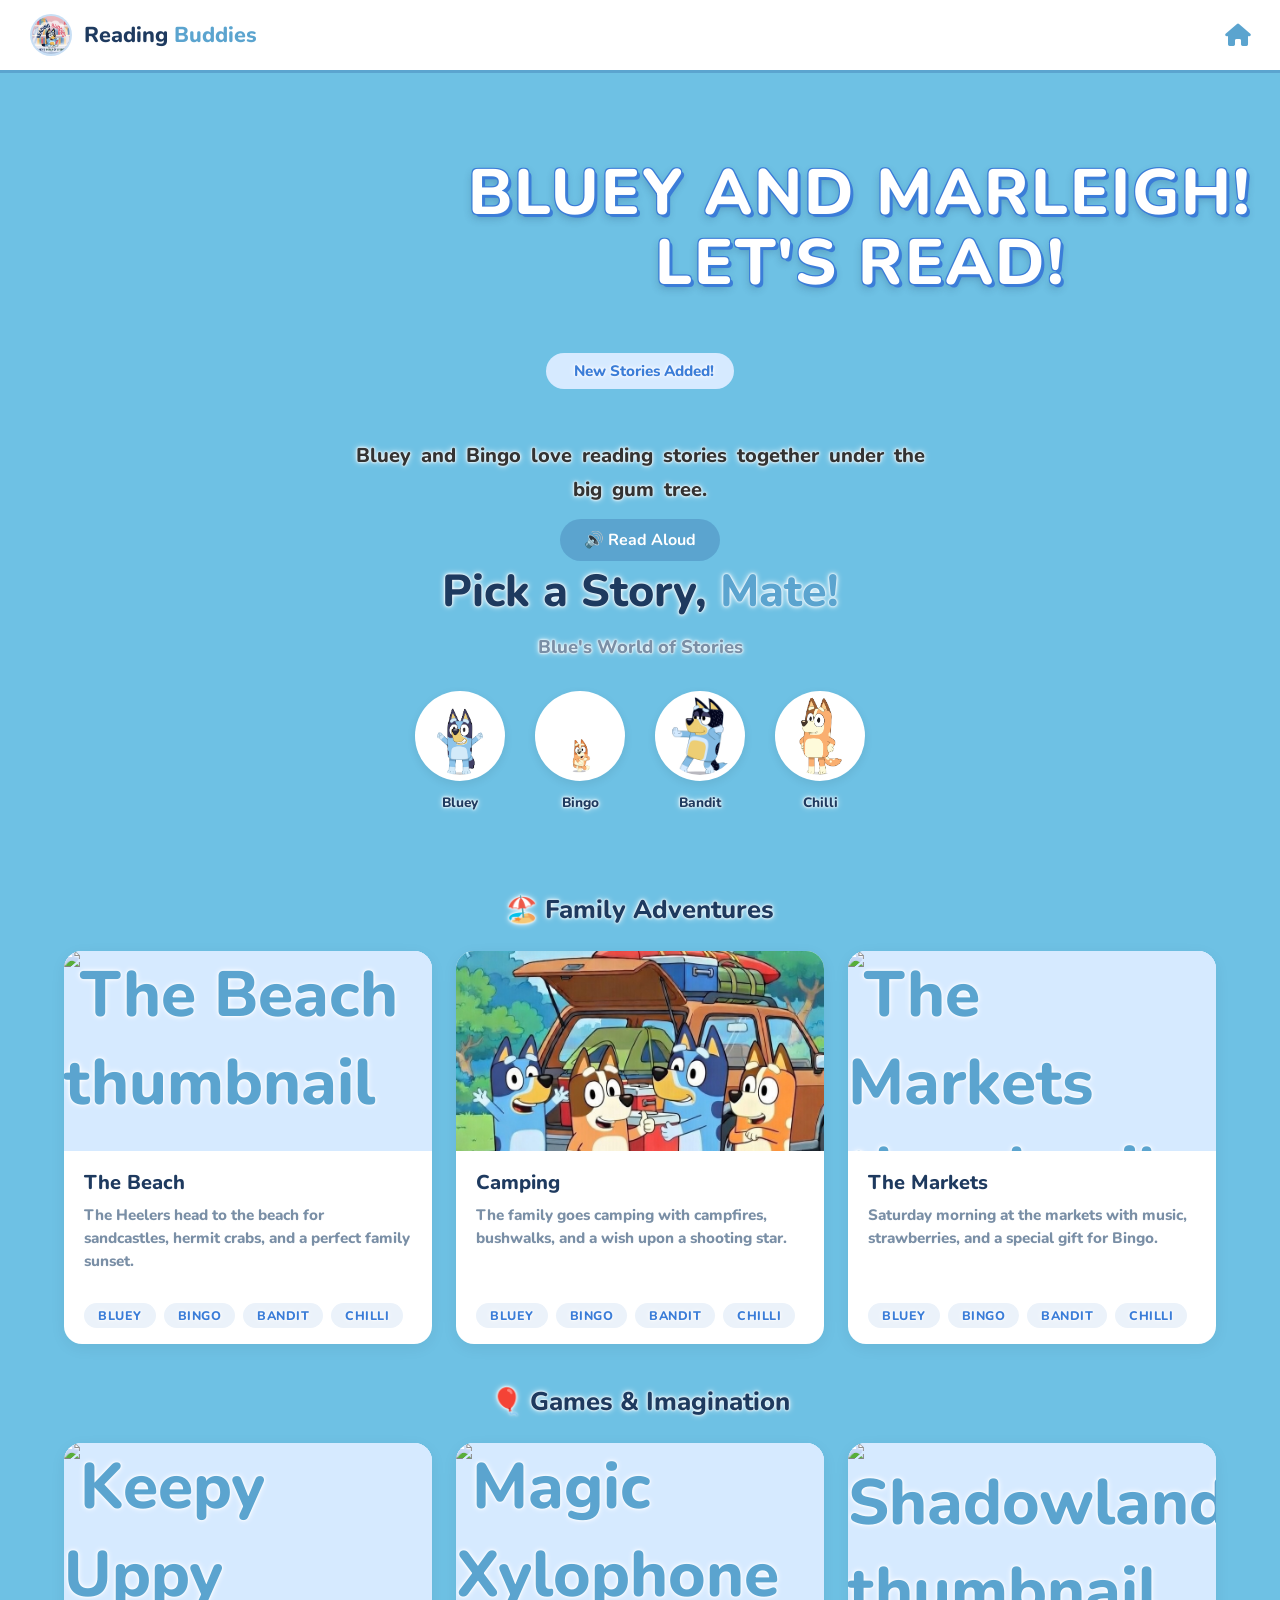
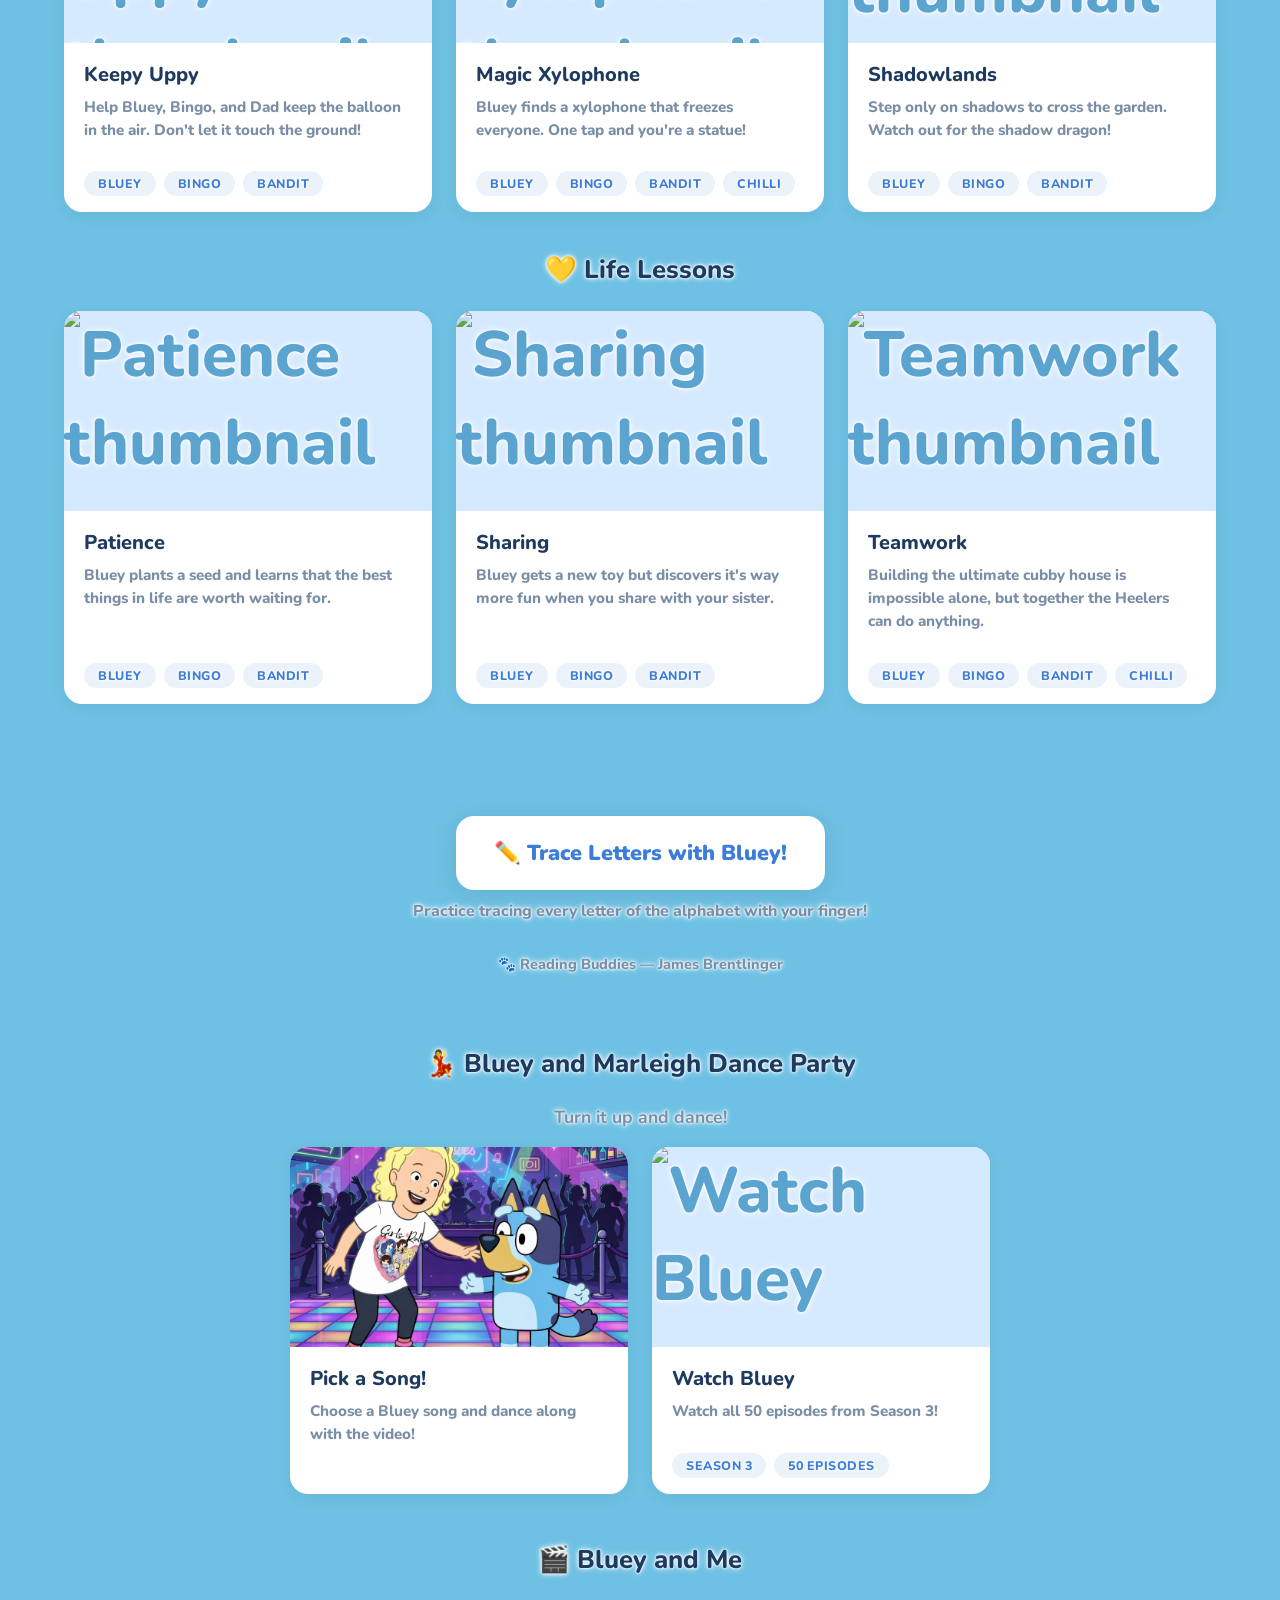
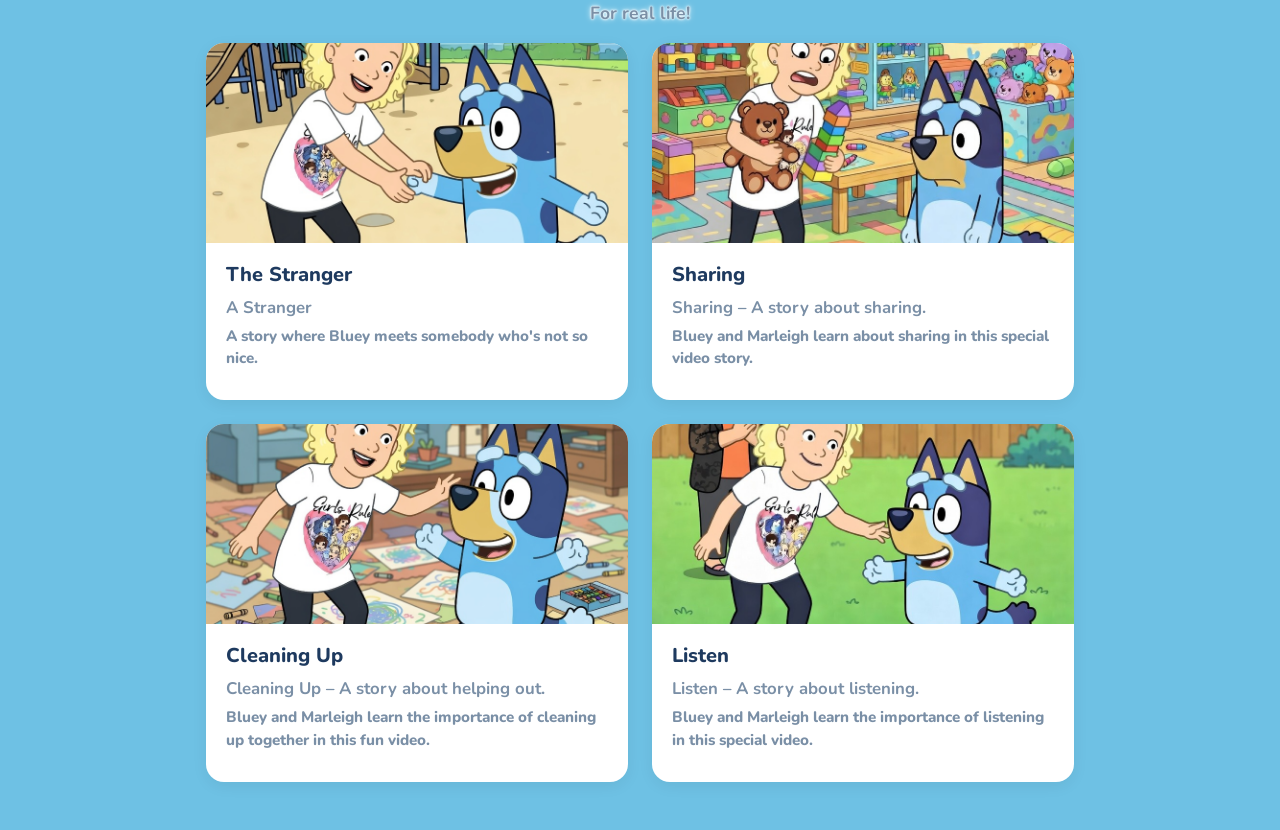
==== commit e489333b: "a" ====
--- a/index.html
+++ b/index.html
@@ -810,20 +810,6 @@
                 </div>
             </div>
             <div class="story-card" style="cursor:pointer;"
-                onclick="openBlueyMeVideoSequence(['Bluey and Me/being mean/being mean.mp4'])">
-                <div class="card-img">
-                    <img src="Bluey and Me/being mean/being mean.png" alt="Being Mean Video Thumbnail"
-                        style="width:100%;height:200px;object-fit:cover;background:#D6EAFF;border-radius:0;">
-                </div>
-                <div class="card-body">
-                    <h3 class="story-title">Being Mean</h3>
-                    <div class="story-subtitle"
-                        style="font-size:1.05em;color:#7A8FA6;font-weight:700;margin-bottom:6px;">Being Mean – A story
-                        about bullying.</div>
-                    <p>A short video story: Bluey learns about kindness and the effects of bullying.</p>
-                </div>
-            </div>
-            <div class="story-card" style="cursor:pointer;"
                 onclick="openBlueyMeVideoSequence(['Bluey and Me/sharing/sharing.mp4'])">
                 <div class="card-img">
                     <img src="Bluey and Me/sharing/sharing.png" alt="Sharing Video Thumbnail"
